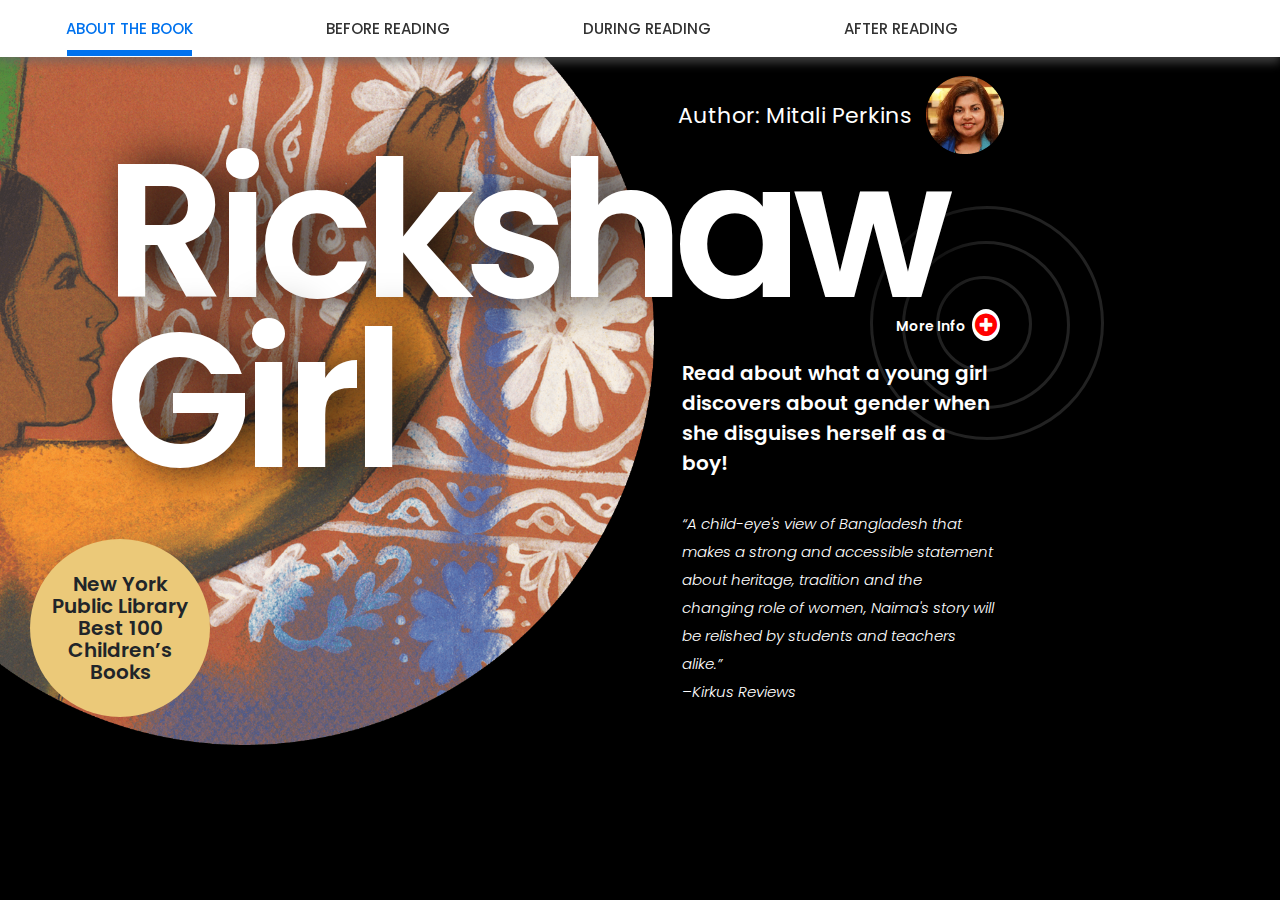
==== index.html @ d1744f89 "<u> tag updated to <em> tag" ====
<!doctype html>
<html lang="en">

<head>
    <meta charset="UTF-8">
    <meta name="viewport" content="width=device-width, initial-scale=1.0">
    <meta http-equiv="X-UA-Compatible" content="ie=edge">
    <title>Rickshaw Girl by Mitali Perkins</title>

    <!--<link rel="stylesheet" href="assets/jslib/jquery_ui_1.12.1/jquery_ui_1.12.1.min.css">-->
    <link rel="stylesheet" href="https://cdnjs.cloudflare.com/ajax/libs/font-awesome/4.7.0/css/font-awesome.min.css">
    <link rel="stylesheet" href="https://use.fontawesome.com/releases/v5.6.3/css/all.css"
        integrity="sha384-UHRtZLI+pbxtHCWp1t77Bi1L4ZtiqrqD80Kn4Z8NTSRyMA2Fd33n5dQ8lWUE00s/" crossorigin="anonymous">
    <link rel="stylesheet" href="assets/css/bootstrap.css">
    <link rel="stylesheet" href="assets/css/fonts-new.css">
    <link rel="stylesheet" href="assets/css/reset.css">
    <link rel="stylesheet" href="assets/css/styles.css">
    <link rel="stylesheet" href="assets/css/device.css">

    <script src="assets/json/main.json"></script>
    <script src="assets/jslib/jquery_3.1.1/jquery_3.1.1.min.js"></script>
    <script src="assets/jslib/jquery_ui_1.12.1/jquery_ui_1.12.1.js"></script>
    <script src="assets/jslib/jquery-ui-touch/jquery.ui.touch.js"></script>
</head>

<body class="black">
    <div class="container-fs bb fixed-head-bar annimmenu">
        <div class="container-mxw">
            <nav class="topMenuBar2">
                <ul class="menu d-flex">
                    <li class="flex-fill">
                        <a href="#" id="tablinkaboutthebook" class="link-tab uppercase active "
                            data-tabid="slide-aboutthebook" slideNumber="1" role="button" aria-selected="true"
                            aria-controls="slide-aboutthebook">About The Book</a>
                    </li>
                    <li class="flex-fill">
                        <a href="#" id="tablinkbeforereading" class="link-tab uppercase inactive"
                            data-tabid="slide-beforereading" slideNumber="2" role="tab" aria-selected="false"
                            aria-controls="slide-beforereading">Before Reading</a>
                    </li>
                    <li class="flex-fill">
                        <a href="#" id="tablinkduringreading" class="link-tab uppercase inactive"
                            data-tabid="slide-duringreading" slideNumber="3" role="tab" aria-selected="false"
                            aria-controls="slide-duringreading">During Reading</a>
                    </li>
                    <li class="flex-fill">
                        <a href="#" id="tablinkafterreading" class="link-tab uppercase inactive"
                            data-tabid="slide-afterreading" slideNumber="4" role="tab" aria-selected="false"
                            aria-controls="slide-afterreading">After Reading</a>
                    </li>
                </ul>
            </nav>
            <nav class="top-mobile-menu-button homescreen">
                <button id="mobileMenuButton" role="button" aria-expanded="false"></button>
                <div class="nav-title disnone">
                    <h1>About The Book</h1>
                </div>
                <div class="mobile-menu disnone" aria-hidden="true">
                    <div class="mobile-menu-overlay"></div>
                    <div class="mobile-menu-wrap">
                        <div class="mobile-menu-container">
                            <ul class="top-menu">
                                <li class="top-menu-item active">
                                    <a href="#" id="tablinkaboutthebook" class="link-tab uppercase active"
                                        data-tabid="slide-aboutthebook" slideNumber="1" role="tab" aria-selected="true"
                                        aria-controls="slide-aboutthebook">About The Book</a>

                                </li>
                                <li aria-hidden="true" class="top-menu-item-sep">
                                    <hr>
                                </li>
                                <li class="top-menu-item">
                                    <a href="#" id="tablinkbeforereading" class="link-tab dlink uppercase inactive"
                                        data-tabid="slide-beforereading" slideNumber="2" role="tab"
                                        aria-selected="false" aria-controls="slide-beforereading">Before Reading</a>
                                    <ul class="sub-menu" role="menu">
                                        <li role="none"><a role="menuitem" panelregion="br" panelid="br-link1panel"
                                                refid="scrollTop_s2_1" href="#scrollTop_s2_1" class="active">Hooks</a>
                                        </li>
                                        <li role="none"><a role="menuitem" panelregion="br" panelid="br-link2panel"
                                                refid="scrollTop_s2_2" href="#scrollTop_s2_2">Introduce the Big
                                                Question</a>
                                        </li>
                                        <li role="none"><a role="menuitem" panelregion="br" panelid="br-link3panel"
                                                refid="scrollTop_s2_3" href="#scrollTop_s2_3">Mirrors & Windows</a></li>
                                        <li role="none"><a role="menuitem" panelregion="br" panelid="br-link4panel"
                                                refid="scrollTop_s2_4" href="#scrollTop_s2_4">Author's Craft</a></li>
                                    </ul>
                                </li>
                                <li aria-hidden="true" class="top-menu-item-sep">
                                    <hr>
                                </li>
                                <li class="top-menu-item">
                                    <a href="#" id="tablinkduringreading" class="link-tab dlink uppercase inactive"
                                        data-tabid="slide-duringreading" slideNumber="3" role="tab"
                                        aria-selected="false" aria-controls="slide-duringreading">During Reading</a>
                                    <ul class="sub-menu" role="menu">
                                        <li role="none"><a role="menuitem" panelregion="dr" panelid="dr-link1panel"
                                                refid="scrollTop_s3_1" href="#scrollTop_s3_1" class="active">Chapters
                                                1-3</a></li>
                                        <li role="none"><a role="menuitem" panelregion="dr" panelid="dr-link2panel"
                                                refid="scrollTop_s3_2" href="#scrollTop_s3_2">Chapters 4 - 8</a></li>
                                        <li role="none"><a role="menuitem" panelregion="dr" panelid="dr-link3panel"
                                                refid="scrollTop_s3_3" href="#scrollTop_s3_3">Chapters 9 - 13</a></li>
                                    </ul>
                                </li>
                                <li aria-hidden="true" class="top-menu-item-sep">
                                    <hr>
                                </li>
                                <li class="top-menu-item">
                                    <a href="#" id="tablinkafterreading" class="link-tab dlink uppercase inactive"
                                        data-tabid="slide-afterreading" slideNumber="4" role="tab" aria-selected="false"
                                        aria-controls="slide-afterreading">After Reading</a>
                                    <ul class="sub-menu" role="menu">
                                        <li role="none"><a role="menuitem" panelregion="ar" panelid="ar-link1panel"
                                                refid="scrollTop_s4_1" href="#scrollTop_s4_1" class="active">Reflect on
                                                the
                                                Big
                                                Questions</a></li>
                                        <li role="none"><a role="menuitem" panelregion="ar" panelid="ar-link2panel"
                                                refid="scrollTop_s4_2" href="#scrollTop_s4_2">Mirrors & Windows</a></li>
                                        <li role="none"><a role="menuitem" panelregion="ar" panelid="ar-link3panel"
                                                refid="scrollTop_s4_3" href="#scrollTop_s4_3">Project-Based Learning</a>
                                        </li>
                                        <li role="none"><a role="menuitem" panelregion="ar" panelid="ar-link4panel"
                                                refid="scrollTop_s4_4" href="#scrollTop_s4_4">Share & Celebrate</a></li>
                                    </ul>
                                </li>
                            </ul>
                        </div>
                    </div>
                </div>
            </nav>
        </div>
    </div>
    <div id="slide-aboutthebook" class="container-fs slide slide-aboutthebook active annim-fade">
        <div class="container-mxw rikshaw-girl-bg annim-bg-image">
            <div class="orbitdiv">
                <div class="orbit1 annim-orbit1"></div>
                <div class="orbit2 annim-orbit2"></div>
                <div class="orbit3 annim-orbit3"></div>
                <button class="moreInfo" role="button" tabindex="0">
                    <a class="linkmoreinfo">More Info</a>
                    <i class="fa fa-plus-circle moreinfoicon" aria-hidden="true"></i>
                </button>
            </div>
            <div class="rikshaw-girl-text">
                <h1 tabindex="-1" class="main-heading annim-text-slide">Rickshaw <br>Girl</h1>
            </div>
            
            <div class="author-container">
                <div class="author-wrap">
                    <span class="image">
                        <img src="assets/images/SN23_TB45_LIT_R2611001_8bit.png" style="width:78px;"
                            alt="Author: Mitali Perkins" aria-hidden="true">
                    </span>
                    <span class="text">Author: Mitali Perkins</span>
                </div>
            </div>
            <div class="moreInfo-container">
                <div class="moreInfo-wrapper">
                    <div class="moreInfo-rightpan">
                        <div class="orbitdiv-button">
                            <button class="moreInfo" role="button" tabindex="0">
                                <a class="linkmoreinfo">More Info</a>
                                <i class="fa fa-plus-circle moreinfoicon" aria-hidden="true"></i>
                            </button>
                        </div>
                        <div class="moreInfo-additionaltxt">
                            <p class="title">
                                Read about what a young girl discovers about gender when she disguises herself as a boy!
                            </p>
                            <blockquote>
                                “A child-eye's view of Bangladesh that makes a strong and accessible statement about
                                heritage, tradition and the changing role of women, Naima's story will be relished by
                                students and teachers alike.”
                                <br>
                                –Kirkus Reviews
                            </blockquote>
                        </div>
                    </div>
                </div>
            </div>
            <div class="award-circle-wrap">
                <div class="award-circle">
                    <p class="award-text">New York Public Library Best 100 Children’s Books</p>
                </div>
            </div>
        </div>
    </div>
    <div id="slide-beforereading" class="container-fs slide slide-beforereading inactive" aria-hidden="true">
        <div class="container-mxw">
            <div class="left-side-bar">
                <div class="side-nav br">
                    <div class="side-nav-circle br"></div>
                    <nav>
                        <ul role="menu">
                            <li role="none"><a role="menuitem" panelregion="br" panelid="br-link1panel"
                                    refid="scrollTop_s2_1" href="#scrollTop_s2_1" class="active">Hooks</a></li>
                            <li role="none"><a role="menuitem" panelregion="br" panelid="br-link2panel"
                                    refid="scrollTop_s2_2" href="#scrollTop_s2_2">Introduce the Big Question</a></li>
                            <li role="none"><a role="menuitem" panelregion="br" panelid="br-link3panel"
                                    refid="scrollTop_s2_3" href="#scrollTop_s2_3">Mirrors & Windows</a></li>
                            <li role="none"><a role="menuitem" panelregion="br" panelid="br-link4panel"
                                    refid="scrollTop_s2_4" href="#scrollTop_s2_4">Author's Craft</a></li>
                        </ul>
                    </nav>
                </div>

            </div>
            <div class="content-panel br br-link1panel active">
                <div class="text-content">
                    <h2 tabindex="-1" id="scrollTop_s2_1">Hooks</h2>
                    <p>Before introducing the Big Question, explore the online links below to build background and
                        engagement for the novel. Preview all links and content before sharing with students.</p>
                    <div class="row">
                        <div class="col-xl-6 col-lg-6 col-md-6">
                            <p class="blue-heading"><span class="playicon"><i class="fa fa-play"></i></span><a
                                    target="_blank" href="https://www.youtube.com/watch?v=rDYdeq3JW_E">Life in
                                    Bangladesh<br> Bangladesh: Raw Beauty</a></p>
                            <p><span aria-hidden="true">(length: 4:41)</span><span class="sr-only">(length: 4 colon
                                    41)</span></p>
                            <p><i><span class="bold">Ask:</span> Where have you gone that is most different from your
                                    home?</i></p>
                        </div>
                        <div class="col-xl-6 col-lg-6 col-md-6">
                            <p class="blue-heading"><span class="playicon"><i class="fa fa-play"></i></span><a
                                    target="_blank" href="https://www.youtube.com/watch?v=1DxH5rqKF9I">Gender Roles
                                    <br>Scene from Black-ish</a></p>
                            <p><span aria-hidden="true">(time code: 1:42-2:17)</span><span class="sr-only">(time code: 1
                                    colon 42 - 2 colon 17)</span></p>
                            <p>Share this scene from the popular sitcom to illustrate how sons and daughters can be
                                treated
                                differently in a family.</p>
                            <p><i><span class="bold">Ask:</span> Have you experienced a “double standard” based on your
                                    gender?</i></p>
                        </div>
                    </div>
                    <p class="last-p">&nbsp;</p>
                </div>
            </div>
            <div class="content-panel br br-link2panel inactive">
                <div class="text-content">
                    <h2 id="scrollTop_s2_2">Introduce the Big Question</h2>
                    <h3>How might you challenge expectations?</h3>
                    <p>Write the Big Question on the board and discuss what it means to “challenge expectations.” Share
                        a personal experience of when you challenged someone’s expectations. Use the following prompts
                        and sentence starters to explore the Big Question with your students.</p>
                    <ul class="small-bullet">
                        <li>Tell about an expectation that your family or friends have for you.</li>
                        <li>What does it mean to challenge expectations?</li>
                    </ul>
                    <p>Encourage your students to use the following sentence frame in their journals:</p>
                    <p>I once challenged the expectations of my family when I <span class="sr-only">fill in the blank
                            lines</span> <span class="solidl">________________</span> .</p>
                    <p class="last-p">&nbsp;</p>
                </div>
            </div>
            <div class="content-panel br br-link3panel inactive">
                <div class="text-content">
                    <h2 id="scrollTop_s2_3">Mirrors & Windows</h2>
                    <h3>Four Corners</h3>
                    <button class="blue-button mb20 activitySupport actbtnFixed" popupref="popup-br-3">Activity
                        Support</button>
                    <p>Use the activity below to help students understand where they stand on gender issues.</p>
                    <p> Display four signs in each corner of the classroom: <span class="bold">STRONGLY AGREE, AGREE,
                            DISAGREE,
                            STRONGLY DISAGREE</span></p>
                    <p>Tell students that you are going to read some statements about gender. After you read
                        each statement, have students move to the part of the room that reflects their opinion of the
                        statement. Invite students to share why they agree or disagree.</p>
                    <p><span class="bold">Statements:</span></p>
                    <ul class="small-bullet">
                        <li>Most parents have different expectations for girls and boys.</li>
                        <li>Boys shouldn’t cry.</li>
                        <li>Girls and boys should be taught differently.</li>
                        <li>There are some jobs that girls can’t do.</li>
                    </ul>
                    <p>Tell students that the statements they responded to are examples of gender bias. Ask students
                        to write a definition of gender bias based on what they learned from the activity. Then, provide
                        this
                        definition: Gender bias is behavior that shows a favoritism of one gender over another.</p>
                    <h3>Write About It!</h3>
                    <p><span class="bold">Journal</span> Display the sentence frame below and have students write about
                        their experiences.</p>
                    <p>Because of my gender, people expect me to (be) <span class="sr-only">fill in the blank
                            lines</span><span class="solidl">___________</span> . But, actually I (am) <span
                            class="sr-only">fill in the blank lines</span><span class="solidl">___________</span> .</p>
                    <p>After students have finished writing, have them share with a partner what they wrote.</p>
                    <p class="last-p">&nbsp;</p>
                </div>
            </div>
            <div class="content-panel br br-link4panel inactive">
                <div class="text-content">
                    <h2 id="scrollTop_s2_4">Author’s Craft</h2>
                    <h3>Words from Another Language</h3>
                    <p>Remind students that Rickshaw Girl takes place in Bangladesh and that Bangla is the official
                        language of Bangladesh. Then, point out some of the Bangla words that appear italicized
                        throughout the novel and ask: <i>Why would an author use words from another language in a
                            story?</i></p>
                    <p>Highlight these key ideas:</p>
                    <ul class="small-bullet">
                        <li>The words are unique to the culture of Bangladesh.</li>
                        <li>There isn’t an equivalent translation in English.</li>
                        <li>The words help ground the story to the setting.</li>
                        <li>The words lend authenticity to the story.</li>
                    </ul>
                    <p>Tell students that as they come across these words, they should use context clues or the
                        <i>Glossary of Bangla Words</i> at the end of the book to determine the meanings.
                    </p>
                    <h3>Shades of Meaning</h3>
                    <p>In Rickshaw Girl, the author incorporates a wide array of adverbs
                        to convey tone and
                        intensity
                        of actions. Encourage students to explore adverbs in the following activity that springs from
                        adverbs that appear in the book.</p>
                    <p>Write the words: <i>fiercely, gently, firmly, delicately</i> on the board. In their journals have
                        students draw a graphic as shown here and put the words in order from least intense to most
                        intense. Encourage students to discuss the nuances of meaning with each word.</p>

                    <table class="intensetable" style="width: 100%;">
                        <tbody>
                            <tr>
                                <td>Least intense</td>
                                <td></td>
                            </tr>
                            <tr>
                                <td>
                                    <div class="intenseImgDiv">
                                        <div class="intenseband delicately"><span class="bold">delicately</span></div>
                                        <div class="intenseband gently"><span class="bold">gently</span></div>
                                        <div class="intenseband firmly"><span class="bold">firmly</span></div>
                                        <div class="intenseband fiercely"><span class="bold">fiercely</span></div>
                                    </div>
                                </td>
                                <td style="width: 80px;">
                                    <img alt="arrow indicating least intense to gently"
                                        src='assets/images/table_arrow_img.png' class="arrowImg" />
                                </td>
                            </tr>
                            <tr>
                                <td>Most intense</td>
                                <td></td>
                            </tr>
                        </tbody>
                    </table>
                    <p>&nbsp;</p>

                    <p>Then, have students complete the sentence frame with one of the words and
                        tell how it affects the meaning.</p>
                    <p>The wind was blowing <span class="sr-only">fill in the blank lines</span><span
                            class="solidl">_________</span> through the open window.</p>
                    <p class="last-p">&nbsp;</p>
                </div>
            </div>
            <div class="side-disclamer">
                <p class="bold">Disclaimer</p>
                <p>By clicking the highlighted text, you will be leaving the Savvas NOW Program
                    to enter into an external website that may contain content or…<a href="javascript:void(0);"
                        class="link-learmore">Learn More</a></p>
            </div>
        </div>
    </div>
    <div id="slide-duringreading" class="container-fs slide slide-duringreading inactive" aria-hidden="true">
        <div class="container-mxw">
            <div class="left-side-bar">
                <div class="side-nav dr">
                    <div class="side-nav-circle dr"></div>
                    <nav>
                        <ul role="menu">
                            <li role="none"><a role="menuitem" panelregion="dr" panelid="dr-link1panel"
                                    refid="scrollTop_s3_1" href="#scrollTop_s3_1" class="active decolor">Chapters 1-3</a>
                            </li>
                            <li role="none"><a role="menuitem" panelregion="dr" panelid="dr-link2panel"
                                    refid="scrollTop_s3_2" href="#scrollTop_s3_2" class="decolor">Chapters 4-8</a>
                            </li>
                            <li role="none"><a role="menuitem" panelregion="dr" panelid="dr-link3panel"
                                    refid="scrollTop_s3_3" href="#scrollTop_s3_3" class="decolor">Chapters 9-13</a>
                            </li>
                        </ul>
                    </nav>
                </div>
            </div>
            <div class="content-panel dr dr-link1panel active">
                <div class="text-content">


                    <h2 id="scrollTop_s3_1">Summary</h2>
                    <p>Naima is a ten-year-old girl who lives with her parents and younger sisters in a village in
                        Bangladesh. She loves painting beautiful designs called alpanas, but badly wishes she could help
                        earn money for the family by helping her father drive his rickshaw, which is forbidden for
                        girls.
                        She secretly meets with her friend, Saleem, who gives her the idea that she can drive the
                        rickshaw
                        if she disguises herself as a boy.</p>

                    <h2 tabindex="-1" id="scrollTop_s3_1">Hooks</h2>
                    <p>Share the link to the instructional video about gender roles and stereotypes. Have students use
                        what they learn to discuss Naima’s conflict in the novel.</p>
                    <p class="blue-heading"><span class="playicon"><i class="fa fa-play"></i></span><a target="_blank"
                            href="https://www.youtube.com/watch?v=Ulh0DnFUGsk">Gender Roles and Stereotypes</a></p>
                    <p>(length: 1:17)</p>
                    <p><span class="bold">Ask:</span> Where do most people get their ideas about gender?</p>

                    <h2 id="scrollTop_s3_1">Mirrors & Windows</h2>
                    <p>Have students share their thoughts about the “double standard” that Naima experiences with
                        Saleem.
                        Use the prompts and questions below to help students explore the topic.</p>
                    <ul class="small-bullet">
                        <li>Explain what Saleem means when he says, “That’s just the way it is.”</li>
                        <li>Tell about a time when you were told by a friend or classmate that you couldn’t do something
                            because of your gender.</li>
                        <li>Where do we get many of our ideas about gender roles?</li>
                    </ul>
                    <p><span class="bold">Journal</span> Tell about a rule or policy that unfairly only applies to one
                        gender. Why is this a double standard?</p>
                    <h2>Flexible Group Activities</h2>
                    <p>To maximize student performance, use flexible grouping options that best meet your instructional
                        goals and your students’ needs.</p>
                    <div class="row">
                        <div class="col-xl-4 col-lg-4 col-md-4">
                            <div class="card">
                                <div class="card-body">
                                    <h3>Gender Switch</h3>
                                    <p>Prompt students to think about and discuss how the story would change if Naima
                                        were a boy.</p>
                                </div>
                            </div>
                        </div>
                        <div class="col-xl-4 col-lg-4 col-md-4">
                            <div class="card">
                                <div class="card-body">
                                    <h3>Journal Share</h3>
                                    <p>Have students share their experiences of one gender being treated differently
                                        from another.
                                    </p>
                                </div>
                            </div>
                        </div>
                        <div class="col-xl-4 col-lg-4 col-md-4">
                            <div class="card">
                                <div class="card-body">
                                    <h3>Unlock a Key Sentence</h3>
                                    <p>Display and read aloud the following key sentence from Rickshaw Girl:</p>
                                    <p><span class="bold">“If only <i>one</i> of our girls had been a boy!”</span></p>
                                    <p>Guide students in unlocking the layers of meaning conveyed in the sentence using
                                        the protocol included in the Activity Support.</p>
                                    <button class="blue-button mb20 activitySupport" popupref="popup-dr-1">Activity
                                        Support</button>
                                </div>
                            </div>
                        </div>
                    </div>
                    <p class="last-p">&nbsp;</p>
                </div>
            </div>
            <div class="content-panel dr dr-link2panel inactive">
                <div class="text-content">


                    <h2 id="scrollTop_s3_1">Summary</h2>
                    <p>Naima tries to drive the rickshaw and crashes it! It still works, but it is slower, making it
                        harder for her father to earn money. Her parents discuss having to sell her mother’s gold bangle
                        to
                        repair the rickshaw.</p>

                    <h2 id="scrollTop_s3_2">Hooks</h2>
                    <p> Display the article "10 Tips to Help Dads and Daughters Stay Close." Discuss how the information
                        relates to Naima and her father.</p>
                    <!--<p class="blue-heading"><span class="playicon"><i class="fa fa-eye"></i></span><a target="_blank"
                            href="https://childmind.org/article/10-tips-help-dads-daughters-stay-close/">10 Tips to Help
                            Dads and Daughters Stay Close</a></p>-->
                    <p><span class="bold">To locate the article,</span> copy and paste the URL into your
                        browser:<br>https://childmind.org/article/10-tips-help-dads-daughters-stay-close/</p>
                    <p>This article offers advice to fathers and daughters on how to build and keep strong bonds.</p>
                    <p><span class="bold">Ask:</span> Which of these tips reminds you of something you see in Naima’s
                        relationship with her
                        father?</p>

                    <h2 id="scrollTop_s3_1">Mirrors & Windows</h2>
                    <p>After students have read Chapters 4–8, have them reflect on and share their thoughts on how
                        Naima’s
                        parents and community promote gender bias.</p>
                    <ul class="small-bullet">
                        <li>Compare and contrast how Naima’s mother and father react when she crashes the rickshaw.</li>
                        <li>Tell about a time when you disobeyed your parents. Use the sentence frame:
                            This reminds me of when I <span class="sr-only">fill in the blank lines</span><span
                                class="solidl">_________</span> .</li>
                        <li>What role do parents play in determining the types of careers we choose?</li>
                    </ul>
                    <p><span class="bold">Journal</span> Write a letter to Naima’s parents, convincing them to let her
                        drive the
                        Rickshaw.</p>
                    <h2>Flexible Group Activities</h2>
                    <p>To maximize student performance, use flexible grouping options that best meet your instructional
                        goals and your students’ needs.</p>
                    <div class="row">
                        <div class="col-xl-4 col-lg-4 col-md-4">
                            <div class="card">
                                <div class="card-body">
                                    <h3>Setting Switch</h3>
                                    <p>Prompt students to think about how the story would change if it took place in
                                        another
                                        setting.</p>
                                    <button class="blue-button mb20 activitySupport" popupref="popup-dr-21">Activity
                                        Support</button>
                                </div>
                            </div>
                        </div>
                        <div class="col-xl-4 col-lg-4 col-md-4">
                            <div class="card">
                                <div class="card-body">
                                    <h3>Journal Share</h3>
                                    <p>Have students share their letters and make a list of ideas to convince Naima’s
                                        parents.</p>
                                </div>
                            </div>
                        </div>
                        <div class="col-xl-4 col-lg-4 col-md-4">
                            <div class="card">
                                <div class="card-body">
                                    <h3>Author’s Craft: Word Sort</h3>
                                    <p>Have students work in groups or pairs to complete a word sort activity followed
                                        by a
                                        discussion of the author’s use of adverbs to convey emotion and describe vivid
                                        details. Directions are included in Activity Support.</p>
                                    <button class="blue-button mb20 activitySupport" popupref="popup-dr-22">Activity
                                        Support</button>
                                </div>
                            </div>
                        </div>
                    </div>

                    <p class="last-p">&nbsp;</p>
                </div>
            </div>
            <div class="content-panel dr dr-link3panel inactive">
                <div class="text-content">


                    <h2 id="scrollTop_s3_1">Summary</h2>
                    <p>Disguised as a boy, Naima goes to the repair shop and finds that it is run by a woman. Impressed
                        with Naima’s alpanas, the woman offers to fix the rickshaw in exchange for letting Naima come to
                        her shop to learn the trade. Her proud father takes Naima home where her mother welcomes her
                        warmly, commenting that times really are changing.</p>
                    <h2 tabindex="-1" id="scrollTop_s3_3">Hooks</h2>
                    <p>Display this infographic from the United Nations with statistics about the female workforce
                        around
                        the world.</p>
                    <!--<p class="blue-heading"><span class="playicon"><i class="fa fa-eye"></i></span><a target="_blank"
                            href="https://unstats.un.org/unsd/gender/downloads/Ch4_Work_info.pdf">The World’s Women:
                            Work</a></p>-->
                    <p><span class="bold">To locate the infographic,</span> copy and paste the URL into your
                        browser:<br>https://unstats.un.org/unsd/gender/downloads/Ch4_Work_info.pdf</p>
                    <p><span class="bold">Ask:</span> Why do you think women around the world earn less money than
                        men?</p>

                    <h2 id="scrollTop_s3_1">Mirrors & Windows</h2>
                    <p>Have students share their thoughts on the obstacles that women face to work outside the home. Use
                        the prompts and questions below to help students explore the topic.</p>
                    <ul class="small-bullet">
                        <li>What does Naima see on television when she is in the market that gives her hope for girls
                            like
                            her?</li>
                        <li>Tell what you could do if you disguised yourself as the opposite gender.</li>
                        <li>What role do communities play in promoting gender equality?</li>
                    </ul>
                    <p><span class="bold">Journal</span> How does the rickshaw repairwoman exceed Naima’s expectations
                        for what girls can do?</p>
                    <h2>Flexible Group Activities</h2>
                    <p> To maximize student performance, use flexible grouping options that best meet your instructional
                        goals and your students’ needs.</p>

                    <div class="row">
                        <div class="col-xl-4 col-lg-4 col-md-4">
                            <div class="card">
                                <div class="card-body">
                                    <h3>Read-Pause-Bookmark</h3>
                                    <p>Have students reread chapter ten and highlight or use sticky notes to bookmark
                                        two to three
                                        examples from the text that demonstrate how girls are treated differently from
                                        boys. Then
                                        have students share and discuss with a partner or in groups.</p>
                                </div>
                            </div>
                        </div>
                        <div class="col-xl-4 col-lg-4 col-md-4">
                            <div class="card">
                                <div class="card-body">
                                    <h3>Journal Share</h3>
                                    <p>Have students share their journal responses and tell how the rickshaw woman
                                        inspires Naima.</p>
                                </div>
                            </div>
                        </div>
                        <div class="col-xl-4 col-lg-4 col-md-4">
                            <div class="card">
                                <div class="card-body">
                                    <h3>Author’s Craft: Loan Words</h3>
                                    <p>Have students work in pairs or small groups to research and identify words from
                                        other
                                        languages, called “loan words”, that are now part of the English language.
                                        Directions are
                                        included in Activity Support.</p>
                                    <button class="blue-button mb20 activitySupport" popupref="popup-dr-3">Activity
                                        Support</button>
                                </div>
                            </div>
                        </div>
                    </div>
                    <p class="last-p">&nbsp;</p>
                </div>
            </div>
            <div class="side-disclamer">
                <p class="bold">Disclaimer</p>
                <p>By clicking the highlighted text, you will be leaving the Savvas NOW Program
                    to enter into an external website that may contain content or…<a href="javascript:void(0);"
                        class="link-learmore">Learn More</a></p>
            </div>
        </div>
    </div>
    <div id="slide-afterreading" class="container-fs slide slide-afterreading inactive" aria-hidden="true">
        <div class="container-mxw">
            <div class="left-side-bar">
                <div class="side-nav ar">
                    <div class="side-nav-circle ar"></div>
                    <nav>
                        <ul role="menu">
                            <li role="none"><a role="menuitem" panelregion="ar" panelid="ar-link1panel"
                                    refid="scrollTop_s4_1" href="#scrollTop_s4_1" class="active nrcolor">Reflect on the
                                    Big
                                    Questions</a></li>
                            <li role="none"><a role="menuitem" panelregion="ar" panelid="ar-link2panel"
                                    refid="scrollTop_s4_2" href="#scrollTop_s4_2" class="nrcolor">Mirrors & Windows</a>
                            </li>
                            <li role="none"><a role="menuitem" panelregion="ar" panelid="ar-link3panel"
                                    refid="scrollTop_s4_3" href="#scrollTop_s4_3" class="nrcolor">Project-Based
                                    Learning</a></li>
                            <li role="none"><a role="menuitem" panelregion="ar" panelid="ar-link4panel"
                                    refid="scrollTop_s4_4" href="#scrollTop_s4_4" class="nrcolor">Share & Celebrate</a>
                            </li>
                        </ul>
                </div>
            </div>
            <div class="content-panel ar ar-link1panel active">
                <div class="text-content">
                    <h2 tabindex="-1" id="scrollTop_s4_1">Reflect on the Big Questions</h2>
                    <h3>How might you challenge expectations?</h3>
                    <p>On the board, write what Naima’s mother says at the end of the story: “Times are certainly
                        changing.” Have students explore why she says this and what it has to do with expectations.
                        Prompt students with:</p>

                    <ul class="small-bullet">
                        <li>How did Naima exceed her mother’s expectations?</li>
                        <li>Tell about an experience in your life that made you think that “times are changing.”</li>
                        <li>How are opportunities for women today different from the opportunities your mother or
                            grandmothers had?</li>
                    </ul>
                    <p>After discussing the quote and big question, underline the adverb “certainly” and ask
                        students to think about how this word affects the meaning and emotion conveyed in the quote.</p>
                    <p><i>Times are <em>certainly</em> changing.</i></p>
                    <P> Then have students write a new sentence in their journals by replacing the adverb “certainly”
                        with an adverb that reflects their beliefs about our times.</P>
                    <p class="last-p">&nbsp;</p>
                </div>
            </div>
            <div class="content-panel ar ar-link2panel inactive">
                <div class="text-content">
                    <h2 id="scrollTop_s4_2">Mirrors & Windows</h2>
                    <h3>Gender Expectations</h3>
                    <p>After students have finished reading the novel, have them reflect on how Naima challenges the
                        attitudes and expectations of her friend, her parents, and her community.</p>

                    <ul class="small-bullet">
                        <li>Do you think that Saleem will still say, “That’s just the way it is” after what Naima has
                            accomplished? </li>
                        <li>How did Naima change the attitudes of her parents?</li>
                        <li>Why is it important for communities to support women who work outside the home?</li>
                    </ul>
                    <p><span class="bold">Journal</span> How has your understanding of gender expectations changed after
                        reading this
                        novel?</P>
                    <p class="last-p">&nbsp;</p>
                </div>
            </div>
            <div class="content-panel ar ar-link3panel inactive">
                <div class="text-content">
                    <h2 id="scrollTop_s4_3">Project-Based Learning</h2>
                    <h3>How might you challenge expectations?</h3>
                    <p>Have student pairs choose one of the project ideas below. Allow students to choose other project
                        ideas as long as the project addresses the Big Question. Then, distribute the
                        <span class="bold">Project Template</span> and <span class="bold">Project Rubric</span> to
                        students.
                    </p>

                    <div class="row">
                        <div class="col-xl-4 col-lg-4 col-md-4">
                            <div class="card">
                                <div class="card-body">
                                    <h4>Project-Based Learning Ideas</h4>
                                    <ul class="small-bullet">
                                        <li><span class="bold">News Article</span> about Naima’s determination to work.
                                        </li>
                                        <li><span class="bold">Interview</span> Naima’s parents about their daughter’s
                                            bravery.</li>
                                        <li><span class="bold">Alpanas Art Exhibit</span> Create alpanas that symbolize
                                            gender equality.
                                        </li>
                                    </ul>
                                </div>
                            </div>
                        </div>
                        <div class="col-xl-4 col-lg-4 col-md-4">
                            <div class="card">
                                <div class="card-body">
                                    <h4>Project Template</h4>
                                    <p>Have students fill out the project template. Assist students in finding resources
                                        to guide their project. The <span class="bold">Project Template</span> is
                                        available to download or assign from the Savvas Now Table of Contents on Savvas
                                        Realize.</p>
                                    <button class="blue-button mb20 activitySupport" popupref="popup-ar-31">Project
                                        Template</button>

                                </div>
                            </div>
                        </div>
                        <div class="col-xl-4 col-lg-4 col-md-4">
                            <div class="card">
                                <div class="card-body">
                                    <h4>Project Rubric</h4>

                                    <p>Review the 4-Point rubric with students. Discuss each category with students. The
                                        <span class="bold">Project Rubric</span> is available to download or assign from
                                        the Savvas Now Table of Contents on Savvas Realize.
                                    </p>
                                    <button class="blue-button mb20 activitySupport" popupref="popup-ar-32">Project
                                        Rubric</button>
                                </div>
                            </div>
                        </div>
                    </div>
                    <p class="last-p">&nbsp;</p>
                </div>
            </div>
            <div class="content-panel ar ar-link4panel inactive">
                <div class="text-content">
                    <h2 id="scrollTop_s4_4">Share & Celebrate</h2>
                    <h3>Preparing to Present</h3>
                    <p>Provide time for student pairs to practice their presentations, reminding students that each
                        partner should have a significant role in presenting their project. Partners should work
                        collaboratively and follow agreed upon rules, norms, and protocols. Review the 4-Point
                        Rubric
                        with students so they understand how they will be assessed.</p>
                    <p>Explain that students can strengthen their presentations by incorporating different types of
                        media, such as photographs, drawings, and videos. Model how to present orally.</p>

                    <ul class="small-bullet">
                        <li>When I present, I make eye contact with the audience. I don’t keep my eyes
                            down.
                        </li>
                        <li>As I speak, I make sure everyone in the room can hear what I am saying.</li>
                        <li>I pronounce each of my words clearly and correctly.</li>
                        <li>I do not rush through my presentation, but speak clearly and at a natural pace.</li>
                    </ul>

                    <p class="last-p">&nbsp;</p>
                </div>
            </div>
        </div>
    </div>
    <div class="container-fs-popup aboutauthor disnone" aria-hidden="true">
        <div class="row popup-main-row">
            <div class="col-2 popup-concave-col">
            </div>
            <div class="col-10 popup-content-col">
                <div class="popup-content-scroller">
                    <div class="row">
                        <div class="col-lg-4 col-md-5 col-sm-12">
                            <div class="aboutBookCover-wrap">
                                <img tabindex="-1" class="aboutBookCover" src="assets/images/RikshawGirlBookCover.png"
                                    alt="Rickshaw Girl">
                            </div>
                            <div class="aboutBook flex-column">
                                <p><span class="bold">Title:</span> Rickshaw Girl</p>
                                <p><span class="bold">Author:</span> Mitali Perkins</p>
                                <p><span class="bold">Illustrator:</span> Jamie Hogan</p>
                                <p><span class="bold">Genre:</span> Realistic Fiction</p>
                                <p><span class="bold">Lexile:</span> 730 </p>
                                <p><span class="bold">Page Count:</span> 96<br></p>
                                <p><span class="bold">Publisher</span> Charlesbridge<br></p>
                                <p><span class="bold">Copyright:</span> 2007</p>
                                <p>&nbsp;</p>
                                <p>
                                    <span class="bold">Text Also Includes:</span>
                                    <ul class="morePageUl">
                                        <li class="moreli">A Glossary of Bangla Words</li>
                                        <li class="moreli">Author’s Note</li>
                                    </ul>
                                </p>
                            </div>
                        </div>
                        <div class="col-lg-8 col-md-7 col-sm-12">
                            <div class="aboutBookContent">
                                <h2 tabindex="-1" class="aboutauthorHeader">Plot Overview</h2>
                                <p>
                                    Naima is a ten-year-old girl from Bangladesh who desperately wants to help her
                                    struggling
                                    family pay their bills. She is a talented artist; however, there are few
                                    opportunities
                                    for
                                    girls or women
                                    to earn money in her village. <i>If only I had been born a boy</i>, she thought.
                                </p>
                                <p>
                                    Naima decides to disguise
                                    herself as a boy and use her father’s rickshaw to earn more money. However, before
                                    she
                                    can
                                    carry out her
                                    plan, she accidently crashes the rickshaw. Now the family must figure out how to pay
                                    for
                                    the
                                    repairs to
                                    the rickshaw.
                                </p>
                                <p>Determined to make things right, Naima goes to the market dressed as a boy in search
                                    of
                                    the
                                    rickshaw repairman, hoping that <i>he</i> might need a helper. To her surprise the
                                    rickshaw
                                    repairman is a
                                    woman. After learning that Naima is a girl, the rickshaw repairwoman hires her to
                                    paint
                                    <i>alpanas</i> —a job
                                    that <i>only</i> girls do. In the end, Naima realizes that <i>it’s a good thing she
                                        turned
                                        out to be a girl.</i>
                                </p>
                                <h2 tabindex="-1" class="aboutauthorHeader">Theme Overview </h2>
                                <p>
                                    <span class="bold">Gender Roles</span> An important theme in Rickshaw Girl is the
                                    book’s
                                    exploration of <span class="bold">gender roles and
                                        stereotypes.</span> The young female protagonist, Naima, questions why girls in
                                    Bangladesh must stay home and
                                    help their mothers, while boys can work and earn money.
                                </p>
                                <p>The novel shows how Naima challenges the
                                    expectations of her family, friends, and village of what a girl can do by disguising
                                    herself
                                    as a boy. As
                                    a boy, she sees women and girls in the market as “marigold blossoms in the grass,”
                                    and
                                    enjoys the freedom
                                    from the “curious eyes” of men.
                                </p>
                            </div>
                        </div>
                    </div>
                </div>
            </div>
        </div>
        <i id="aboutauthorClose" class="far fa-times-circle popup-close-btn" role="button" tabindex="0"
            aria-label="close"></i>
    </div>
    <div class="container-fs-popup disclaimer disnone" aria-hidden="true">
        <div class="row popup-main-row">
            <div class="col-2 popup-concave-col" aria-hidden="true">
            </div>
            <div class="col-10 popup-content-col">
                <div class="popup-content-scroller">
                    <div class="row">
                        <div class="col-lg-12 col-md-12 col-sm-12">
                            <h2 tabindex="-1" class="popup-content-title">Disclaimer</h2>
                            <p>
                                By clicking the highlighted text, you will be leaving the Savvas NOW Program to enter
                                into
                                an external website that may contain content or resources for adults. Savvas does not
                                guarantee, approve or endorse the content, resources or products available at these
                                websites, nor does a link indicate any association with or endorsement by the linked
                                website
                                to Savvas Learning Company LLC. The linked website has its own legal terms and policies,
                                including a privacy policy and community guidelines. We recommend that you review any
                                terms
                                of use and all policies and guidelines of such websites before supplying information to
                                or
                                otherwise using those websites or their products and services. We at Savvas Learning
                                Company
                                LLC do not control these third party websites and are not responsible or liable for the
                                performance of these websites, their services or any of the content and resources
                                contained
                                on them.
                            </p>
                        </div>
                    </div>
                </div>
            </div>
        </div>
        <i id="disclaimerClose" class="far fa-times-circle popup-close-btn" role="button" tabindex="0"
            aria-label="close"></i>
    </div>
    <div class="container-fs-popup activitySupport popup-br-3  disnone " aria-hidden="true">
        <div class="row popup-main-row">
            <div class="col-2 popup-concave-col" aria-hidden="true">
            </div>
            <div class="col-10 popup-content-col">
                <div class="popup-content-scroller">
                    <div class="row">
                        <div class="col-lg-4 col-md-12 col-sm-12">
                            <h2 tabindex="-1" class="popup-left-title">Activity Support</h2>
                        </div>
                        <div class="col-lg-8 col-md-12 col-sm-12">
                            <h2 tabindex="-1" class="popup-content-title">Four Corners</h2>
                            <p>The Four Corners activity asks students to take a position on a thought-provoking
                                statement.
                                Use this
                                activity as a
                                warm-up for talking about the theme of gender bias in Rickshaw Girl.</p>
                            <p>Follow these steps:</p>
                            <ul class="numberlist">
                                <li><span class="bold">1. </span>
                                    Label the four corners of the room: Strongly agree, agree, disagree, strongly
                                    disagree
                                </li>
                                <li><span class="bold">2. </span>
                                    Display and read aloud the following statements one at a time:
                                    <ul class="small-bullet">
                                        <li>Most parents have different expectations for girls and boys.</li>
                                        <li>Boys shouldn’t cry.</li>
                                        <li>Girls and boys should be taught differently.</li>
                                        <li>There are some jobs that girls can’t do.</li>
                                    </ul>
                                </li>
                                <li><span class="bold">3. </span>
                                    After reading aloud the statement, have students move to the corner that best
                                    represents
                                    their
                                    opinion.
                                </li>
                                <li><span class="bold">4. </span>
                                    Once students have moved to their corner, have them discuss with other students why
                                    they
                                    chose
                                    that position.
                                </li>
                                <li><span class="bold">5. </span>
                                    Encourage students to move to another corner if their opinion has changed after
                                    discussing with
                                    other students.
                                </li>
                            </ul>
                        </div>
                    </div>
                </div>
            </div>
        </div>
        <i class="far fa-times-circle ac-popup-close-btn" role="button" tabindex="0" aria-label="close"></i>
    </div>
    <div class="container-fs-popup activitySupport popup-dr-1  disnone " aria-hidden="true">
        <div class="row popup-main-row">
            <div class="col-2 popup-concave-col" aria-hidden="true">
            </div>
            <div class="col-10 popup-content-col">
                <div class="popup-content-scroller">
                    <div class="row">
                        <div class="col-lg-4 col-md-12 col-sm-12">
                            <h2 tabindex="-1" class="popup-left-title">Activity Support</h2>
                        </div>
                        <div class="col-lg-8 col-md-12 col-sm-12">
                            <h2 tabindex="-1" class="popup-content-title">Unlock a Key Sentence</h2>
                            <p>Display and read aloud the key sentence. Then guide students in unlocking its meaning by
                                discussing
                                each sentence chunk using the protocol described below.</p>
                            <p>Start with the sentence chunk that tells <i>who</i> or <i>what</i> the sentence is mostly
                                about.
                                Continue to unpack meaning and connect ideas, chunk by chunk, using the guiding
                                questions in
                                the
                                table below.</p>
                            <p>“If only | <i>one</i> of our girls | had been a boy!”</p>
                            <table class="table table-bordered table-dr-1">
                                <thead>
                                    <tr>
                                        <th scope="col">Sentence Chunk</th>
                                        <th scope="col">Discuss Meaning</th>
                                    </tr>
                                </thead>
                                <tbody>
                                    <tr>
                                        <td><i>one</i> of our girls</td>
                                        <td>
                                            <p>-What/who is this sentence about? <i>(our girls)</i></p>
                                            <p>-Who is the speaker? <i>(a parent)</i></p>
                                            <p>-Why is the word “one” italicized? <i>(to emphasize that the parent has
                                                    more
                                                    than one
                                                    daughter)</i></p>
                                        </td>
                                    </tr>
                                    <tr>
                                        <td>If only</td>
                                        <td>
                                            <p>-When might a person use this expression? <i>(idiomatic expression to
                                                    emphasize
                                                    regret or something you want or hope for)</i></p>
                                            <p>-What does the speaker (a parent) regret or hope for? <i>(we don’t know
                                                    yet--look at
                                                    the next chunk)</i></p>
                                        </td>
                                    </tr>
                                    <tr>
                                        <td>had been a boy!</td>
                                        <td>
                                            <p>-Now do we know what the parent regretted or hoped for? <i>(yes--the
                                                    parent
                                                    had
                                                    wanted a son)</i></p>
                                            <p>-Why might a parent want a son? <i>(the parent lives in a society where
                                                    boys
                                                    are
                                                    valued because of what they can earn)</i></p>
                                            <p>-Why does the statement end with an exclamation mark? <i>(signifies
                                                    strong or
                                                    forceful feeling)</i></p>
                                        </td>
                                    </tr>
                                </tbody>
                            </table>
                            <p>After unlocking the key sentence, have students craft their own sentence using the
                                following
                                sentence
                                frame:</p>
                            <p>If only <span class="sr-only">fill in the blank lines</span>________________.</p>
                            <p>&nbsp;</p>
                        </div>
                    </div>
                </div>
            </div>
        </div>
        <i class="far fa-times-circle ac-popup-close-btn" role="button" tabindex="0" aria-label="close"></i>
    </div>
    <div class="container-fs-popup activitySupport popup-dr-21  disnone " aria-hidden="true">
        <div class="row popup-main-row">
            <div class="col-2 popup-concave-col" aria-hidden="true">
            </div>
            <div class="col-10 popup-content-col">
                <div class="popup-content-scroller">
                    <div class="row">
                        <div class="col-lg-4 col-md-12 col-sm-12">
                            <h2 tabindex="-1" class="popup-left-title">Activity Support</h2>
                        </div>
                        <div class="col-lg-8 col-md-12 col-sm-12">
                            <h2 tabindex="-1" class="popup-content-title">Setting Switch</h2>
                            <p>Ask the following questions to support and guide discussion:</p>
                            <ul class="small-bullet">
                                <li>What are some details from the story that are specific to the setting of Bangladesh?
                                    (the rickshaw, Mother’s gold bangle, etc.)</li>
                                <li>If Rickshaw Girl took place in a different country, city, or town, how might these
                                    details change? (instead of a rickshaw, the father might drive a taxi)</li>
                                <li>How might this change the plot?</li>
                            </ul>
                        </div>
                    </div>
                </div>
            </div>
        </div>
        <i class="far fa-times-circle ac-popup-close-btn" role="button" tabindex="0" aria-label="close"></i>
    </div>
    <div class="container-fs-popup activitySupport popup-dr-22  disnone " aria-hidden="true">
        <div class="row popup-main-row">
            <div class="col-2 popup-concave-col" aria-hidden="true">
            </div>
            <div class="col-10 popup-content-col">
                <div class="popup-content-scroller">
                    <div class="row">
                        <div class="col-lg-4 col-md-12 col-sm-12">
                            <h2 tabindex="-1" class="popup-left-title">Activity Support</h2>
                        </div>
                        <div class="col-lg-8 col-md-12 col-sm-12">
                            <h2 tabindex="-1" class="popup-content-title">Author’s Craft: Word Sort</h2>
                            <p>In this activity, students work together to complete a word sort and discuss the author’s
                                use
                                of
                                adverbs to convey emotion and describe vivid details.</p>
                            <p>Follow the steps:</p>
                            <ul>
                                <li>
                                    <span class="bold">1. </span> Display the following list of adverbs from the text:
                                    <i><span class="bold">fiercely, quickly, quietly, gradually,
                                            soundlessly, desperately, silently, slowly, wildly</span></i>
                                </li>
                                <li>
                                    <span class="bold">2. </span> Using the chart below, have pairs or groups of
                                    students
                                    work
                                    together to sort the list of adverbs into three categories.
                                    <p>&nbsp;</p>
                                    <table class="table table-bordered table-dr-22">
                                        <thead>
                                            <tr>
                                                <th scope="col">Describes Sound</th>
                                                <th scope="col">Describes Speed</th>
                                                <th scope="col">Describes Intensity</th>
                                            </tr>
                                        </thead>
                                        <tbody>
                                            <tr>
                                                <td></td>
                                                <td></td>
                                                <td></td>
                                            </tr>
                                            <tr>
                                                <td></td>
                                                <td></td>
                                                <td></td>
                                            </tr>
                                            <tr>
                                                <td></td>
                                                <td></td>
                                                <td></td>
                                            </tr>
                                        </tbody>
                                    </table>
                                    <p><i>*Answer key is included below.</i></p>
                                </li>
                                <li>
                                    <span class="bold">3. </span>Review student responses and discuss how adverbs might
                                    be
                                    used to
                                    describe vivid details
                                    and/or convey specific emotions (e.g. desperately conveys an intense emotion).
                                </li>
                                <li>
                                    <span class="bold">4. </span>Display the following sentences from the text and tell
                                    students to
                                    rewrite each
                                    sentence using a different adverb. Students may use adverbs from the word sort or
                                    other
                                    adverbs
                                    they know.
                                    <ul class="small-bullet">
                                        <li>The wheels in Naima’s mind were spinning <i>wildly</i>. (p. 25)</li>
                                        <li><i>Desperately</i> Naima tried to turn the rickshaw,
                                            but she couldn’t seem to change direction. (p. 31)</li>
                                        <li><i>Slowly</i>, Mother eased a bangle over her hand and handed it to Father.
                                            (p.
                                            46)</li>
                                    </ul>
                                </li>
                                <li>
                                    <p><span class="bold">5. </span> Have students compare their sentences with a
                                        partner
                                        and discuss
                                        how different
                                        adverbs affect the meaning and emotion conveyed in each of the sentences.</p>
                                    <p>Answer Key:</p>
                                    <table class="table table-bordered table-dr-22">
                                        <thead>
                                            <tr>
                                                <th scope="col">Describes Sound</th>
                                                <th scope="col">Describes Speed</th>
                                                <th scope="col">Describes Intensity</th>
                                            </tr>
                                        </thead>
                                        <tbody>
                                            <tr>
                                                <td>quietly</td>
                                                <td>quickly</td>
                                                <td>fiercely</td>
                                            </tr>
                                            <tr>
                                                <td>silently</td>
                                                <td>gradually</td>
                                                <td>wildly</td>
                                            </tr>
                                            <tr>
                                                <td>soundlessly</td>
                                                <td>slowly</td>
                                                <td>desperately</td>
                                            </tr>
                                        </tbody>
                                    </table>
                                </li>
                            </ul>
                        </div>
                    </div>
                </div>
            </div>
        </div>
        <i class="far fa-times-circle ac-popup-close-btn" role="button" tabindex="0" aria-label="close"></i>
    </div>
    <div class="container-fs-popup activitySupport popup-dr-3  disnone " aria-hidden="true">
        <div class="row popup-main-row">
            <div class="col-2 popup-concave-col" aria-hidden="true">
            </div>
            <div class="col-10 popup-content-col">
                <div class="popup-content-scroller">
                    <div class="row">
                        <div class="col-lg-4 col-md-12 col-sm-12">
                            <h2 tabindex="-1" class="popup-left-title">Activity Support</h2>
                        </div>
                        <div class="col-lg-8 col-md-12 col-sm-12">
                            <h2 tabindex="-1" class="popup-content-title">Author’s Craft: Loan Words</h2>

                            <p>Draw students’ attention to the use of Bangla words in Rickshaw Girl and discuss how
                                these
                                words
                                enhance our understanding of the setting.</p>
                            <p>Explain that there are many words from other languages, called loan words, that are now
                                part
                                of
                                the English language.</p>

                            <p>Brainstorm some examples with students (e.g. karaoke from Japanese, ballet from French,
                                siesta
                                from Spanish, etc.) and then have students search the internet for other examples. Have
                                students share two to three interesting examples with the class.</p>
                        </div>
                    </div>
                </div>
            </div>
        </div>
        <i class="far fa-times-circle ac-popup-close-btn" role="button" tabindex="0" aria-label="close"></i>
    </div>
    <div class="container-fs-popup activitySupport popup-ar-31  disnone " aria-hidden="true">
        <div class="row popup-main-row">
            <div class="col-2 popup-concave-col" aria-hidden="true">
            </div>
            <div class="col-10 popup-content-col">
                <div class="popup-content-scroller">
                    <div class="row">
                        <div class="col-lg-4 col-md-12 col-sm-12">
                            <h2 tabindex="-1" class="popup-left-title">Project Template</h2>
                        </div>
                        <div class="col-lg-8 col-md-12 col-sm-12">
                            <div class="tableWrapper zposition">
                                <table role="presentation" table-type="layout" class="table table-bordered tableProjTemp">
                                    <thead>
                                        <tr>
                                            <th style="width: 30%;">Name:</th>
                                            <th style="width: 30%;">Book Title:</th>
                                            <th style="width: 30%;">Big Question:</th>
                                        </tr>
                                    </thead>
                                    <tbody>
                                        <tr>
                                            <td colspan="3">
                                                <p><span class="bold">Project Description:</span></p>
                                                <p>
                                                    <hr>
                                                </p>
                                                <p>
                                                    <hr>
                                                </p>
                                            </td>
                                        </tr>
                                        <tr>
                                            <td colspan="1">
                                                <p><span class="bold">Resources:</span></p>
                                                <p>List the resources you used to complete your project.</p>
                                            </td>
                                            <td colspan="2">
                                                <ul class="small-bullet">
                                                    <li></li>
                                                    <li></li>
                                                    <li></li>
                                                </ul>
                                            </td>
                                        </tr>
                                        <tr>
                                            <td colspan="1">
                                                <p><span class="bold">Big Question Connection:</span></p>
                                                <p>Write two to three sentences explaining how your project addresses
                                                    the
                                                    Big
                                                    Question.
                                                </p>
                                            </td>
                                            <td colspan="2">
                                                <p>
                                                    <hr>
                                                </p>
                                                <p>
                                                    <hr>
                                                </p>
                                                <p>
                                                    <hr>
                                                </p>
                                                <p>
                                                    <hr>
                                                </p>
                                            </td>
                                        </tr>
                                        <tr>
                                            <td colspan="1" style="border-bottom: 0;">
                                                <p><span class="bold">Reflection:</span></p>
                                                <p>Think about the book’s characters, setting, and plot. How was this
                                                    book a
                                                    mirror for
                                                    you? How was it a window?</p>

                                            </td>
                                            <td colspan="2" style="border-bottom: 0;">
                                                <p>This text was a mirror for me because ...</p>
                                                <p>
                                                    <hr>
                                                </p>
                                                <p>
                                                    <hr>
                                                </p>
                                                <p>This text was a window for me because ...</p>
                                                <p>
                                                    <hr>
                                                </p>
                                                <p>
                                                    <hr>
                                                </p>
                                            </td>
                                        </tr>
                                        <tr>
                                            <td colspan="1" style="border-top: 0;">
                                                <p>How might your project be a mirror or a window for others?</p>
                                            </td>
                                            <td colspan="2" style="border-top: 0;">
                                                <p>My project might be a <span class="sr-only">fill in the blank
                                                        lines</span>_________ (mirror/window) for others because...</p>
                                                <p>
                                                    <hr>
                                                </p>
                                                <p>
                                                    <hr>
                                                </p>
                                            </td>
                                        </tr>
                                    </tbody>
                                </table>
                            </div>
                        </div>
                    </div>
                </div>
            </div>
        </div>
        <i class="far fa-times-circle ac-popup-close-btn" role="button" tabindex="0" aria-label="close"></i>
    </div>
    <div class="container-fs-popup activitySupport popup-ar-32  disnone " aria-hidden="true">
        <div class="row popup-main-row">
            <div class="col-2 popup-concave-col" aria-hidden="true">
            </div>
            <div class="col-10 popup-content-col">
                <div class="popup-content-scroller">
                    <h2 tabindex="-1" class="popup-left-title leftalig-nmt0">Project Rubric</h2>
                    <table class="table table-bordered table-ar-32">
                        <caption style="caption-side:top;">4-Point Project Rubric</caption>
                        <thead>
                            <tr>
                                <th scope="col">Score</th>
                                <th scope="col">Focus</th>
                                <th scope="col">Organization</th>
                                <th scope="col">Visuals/Media</th>
                                <th scope="col">Language</th>
                                <th scope="col">Delivery</th>
                            </tr>
                        </thead>
                        <tbody>
                            <tr>
                                <td>4</td>
                                <td>The topic is clear, convincing, and effectively addresses the Big Question</td>
                                <td>Ideas are clear and well organized.</td>
                                <td>Visuals/media are engaging, appealing, and effectively support ideas presented.</td>
                                <td>Language is clear and precise. Vocabulary is specific and appropriate.</td>
                                <td>Presenter employs appropriate eye contact, speaking rate, and enunciation.</td>
                            </tr>
                            <tr>
                                <td>3</td>
                                <td>The topic is mostly clear and sufficiently addresses the Big Question.</td>
                                <td>Ideas are mostly clear and well organized. </td>
                                <td>Visuals/media are mostly engaging, appealing, and support ideas presented. </td>
                                <td>Language is mostly clear and includes appropriate vocabulary. </td>
                                <td>Presenter employs mostly appropriate eye contact, speaking rate, and enunciation.
                                </td>
                            </tr>
                            <tr>
                                <td>2</td>
                                <td>The topic is <em>not</em> always clear and only partially addresses the Big Question.
                                </td>
                                <td>Ideas are sometimes confusing and <em>not</em> well organized.</td>
                                <td>Visuals/media are not always engaging and only partially support ideas presented.
                                </td>
                                <td>Language is often vague and/or unclear. Vocabulary is overly general. </td>
                                <td>Eye contact, speaking rate, and enunciation are uneven.</td>
                            </tr>
                            <tr>
                                <td>1</td>
                                <td>The topic is confusing and unrelated to the Big Question.</td>
                                <td>Ideas are confusing and unorganized.</td>
                                <td>Visuals/media are <em>not</em> engaging and/or do <em>not</em> support ideas presented.
                                </td>
                                <td>Language is vague and unclear. Vocabulary may be used incorrectly.</td>
                                <td>There is little command of presentation skills. </td>
                            </tr>
                            <tr>
                                <td>0</td>
                                <td>Response is unintelligible, illegible, and off topic or no response is given.</td>
                                <td>Response is unintelligible, illegible, and off topic or no response is given.</td>
                                <td>Visuals/media are unintelligible, illegible, and off topic or not included.</td>
                                <td>Response is unintelligible, illegible, and off topic or no response is given.</td>
                                <td>Presentation is unintelligible, off topic, or not delivered.</td>
                            </tr>
                        </tbody>
                    </table>
                </div>
            </div>
        </div>
        <i class="far fa-times-circle ac-popup-close-btn" role="button" tabindex="0" aria-label="close"></i>
    </div>
    <div id="selectedMenuText" class="sr-only" aria-hidden="true">Selected </div>
    <script src="assets/js/utility.js"></script>
    <script src="assets/js/main.js"></script>
</body>

</html>
---- assets/css/fonts-new.css ----
@font-face {
    font-family: 'poppins-black';
     src:local('poppins-black'), url('../css/fonts/Poppins-Black.ttf') format('truetype');
  }
  @font-face {
    font-family: 'poppins-blackitalic';
     src:local('poppins-blackitalic'), url('../css/fonts/Poppins-BlackItalic.ttf') format('truetype');
  }
  @font-face {
    font-family: 'poppins-bold';
     src:local('poppins-bold'), url('../css/fonts/Poppins-Bold.ttf') format('truetype');
  }
  @font-face {
    font-family: 'poppins-bolditalic';
     src:local('poppins-bolditalic'), url('../css/fonts/Poppins-BoldItalic.ttf') format('truetype');
  }
  @font-face {
    font-family: 'poppins-extrabold';
     src:local('poppins-extrabold'), url('../css/fonts/Poppins-ExtraBold.ttf') format('truetype');
  }
  @font-face {
    font-family: 'poppins-extrabolditalic';
     src:local('poppins-extrabolditalic'), url('../css/fonts/Poppins-ExtraBoldItalic.ttf') format('truetype');
  }
  @font-face {
    font-family: 'poppins-extralight';
     src:local('poppins-extralight'), url('../css/fonts/Poppins-ExtraLight.ttf') format('truetype');
  }
  @font-face {
    font-family: 'poppins-extralightitalic';
     src:local('poppins-extralightitalic'), url('../css/fonts/Poppins-ExtraLightItalic.ttf') format('truetype');
  }
  @font-face {
    font-family: 'poppins-italic';
     src:local('poppins-italic'), url('../css/fonts/Poppins-Italic.ttf') format('truetype');
  }
  @font-face {
    font-family: 'poppins-light';
     src:local('poppins-light'), url('../css/fonts/Poppins-Light.ttf') format('truetype');
  }
  @font-face {
    font-family: 'poppins-lightitalic';
     src:local('poppins-lightitalic'), url('../css/fonts/Poppins-LightItalic.ttf') format('truetype');
  }
  @font-face {
    font-family: 'poppins-medium';
    src:local('poppins-medium'), url('../css/fonts/Poppins-Medium.ttf') format('truetype');
  }
  @font-face {
    font-family: 'poppins-mediumitalic';
     src:local('poppins-mediumitalic'), url('../css/fonts/Poppins-MediumItalic.ttf') format('truetype');
  }
  @font-face {
    font-family: 'poppins-regular';
     src:local('poppins-regular'), url('../css/fonts/Poppins-Regular.ttf') format('truetype');
  }
  @font-face {
    font-family: 'poppins-semibold';
     src:local('poppins-semibold'), url('../css/fonts/Poppins-SemiBold.ttf') format('truetype');
  }
  @font-face {
    font-family: 'poppins-semibolditalic';
     src:local('poppins-semibolditalic'), url('../css/fonts/Poppins-SemiBoldItalic.ttf') format('truetype');
  }
  @font-face {
    font-family: 'poppins-thin';
     src:local('poppins-thin'), url('../css/fonts/Poppins-Thin.ttf') format('truetype');
  }
  @font-face {
    font-family: 'poppins-thinitalic';
     src:local('poppins-thinitalic'), url('../css/fonts/Poppins-ThinItalic.ttf') format('truetype');
  }
---- assets/css/styles.css ----
html, body {
    min-height: 100%;
  }
body {
    margin: 0;
    font-family: "poppins-light";
}
body.black{
    background-color: #000000;
}

ol, ul, dl {
    margin: 0px;
}

a {
    cursor: pointer;
}

a:focus {
    /*outline: none;*/
}

body, html {
    width: 100%;
}

.disnone {
    display: none !important;
}

.disabled {
    /*opacity: 0.7;*/
    pointer-events: none;
}

.moreinfolowerzindex{
    z-index: 89 !important;
}

.container-fs {}

.container-fs.slide {
    margin-top: 56px;
}

.fixed-head-bar {
    position: fixed;
    top: 0;
    width: 100%;
    background: #FFFFFF;
}

.container-fs.bb {
    /*border-bottom: 1px solid #ccc;*/
    box-shadow: 0px 6px 9px 0px rgba(102, 102, 102, 0.6);
    -webkit-box-shadow: 0px 6px 9px 0px rgba(102, 102, 102, 0.6);
    -moz-box-shadow: 0px 6px 9px 0px rgba(102, 102, 102, 0.6);
    z-index: 90;
}

.fixed-bar {
    position: fixed;
}

.container-fs-popup {
    position: absolute;
    left: 0;
    top: 0;
    height: 100%;
    width: 100%;
    background-color: #FFFFFF;
}

.container-mxw {
    max-width: 1024px;
    /*margin: 0 auto;*/
}

.topMenuBar1 {
    width: 100%;
    z-index: 90;
    background-color: black;
    letter-spacing: 0px;
    color: #FFFFFF;
    font-family: 'poppins-regular';
    font-size: 16px;
}

.topMenuBar1 .menu {
    display: inline-block;
    border-right: 2px solid #333333;
}

.topMenuBar1 .menu li {
    padding: 0px 10px;
    padding-top: 6px;
    padding-bottom: 3px;
}

.topMenuBar1 .menu img.bkimg {
    width: 36px;
    padding-right: 10px;
}

.topMenuBar1 .menutext {
    opacity: 0.9;
    display: inline-block;
    padding: 0px 8px;
}

.topMenuBar2 {
    width: 100%;
}

.topMenuBar2 ul.menu {
    display: flex;
    display: flex;
    justify-content: center;
}

.topMenuBar2 .menu li {
    padding: 0;
    margin-top: 18px;
    margin-bottom: 0px;
    text-align: center;
    display: inline-block;
    font-family: 'poppins-medium';
    font-size: 15px;
    padding-bottom: 16px;
}

.topMenuBar2 .menu li a {
    text-decoration: none;
    color: #333333;
    padding-bottom: 11px;
    cursor: pointer;
}

.topMenuBar2 .menu li a:focus {
   /*outline: none;*/
}

.topMenuBar2 .menu li a:hover, .topMenuBar2 .menu li a.active {
    color: #0072EE;
    box-shadow: 0px 7px 0px -1px rgba(0, 114, 238, 1);
    -webkit-box-shadow: 0px 7px 0px -1px rgba(0, 114, 238, 1);
    -moz-box-shadow: 0px 7px 0px -1px rgba(0, 114, 238, 1);
}

.banner-bg {
    position: absolute;
    width: 100%;
    /* background: black; */
    height: 312px;
    border: 1px solid;
    background: url(../images/main.jpg);
    background-size: cover;
    z-index: -2;
}

.banner-bg-small {
    position: absolute;
    width: 100%;
    /* background: black; */
    height: 150px;
    border: 1px solid;
    background: url(../images/main.jpg);
    background-size: cover;
    z-index: -2;
}

.banner-bg-small.extrasmall {
    height: 120px;
}

.left-side-bar {
    width: 205px;
    position: fixed;
    top: 56px;
    left: 0;
    overflow: hidden;
}

.side-nav {
    width: 100%;
    height: 290px;
}

.side-nav-circle {
    position: absolute;
    background-color: #919E57;
    border-radius: 50%;
    width: 280px;
    height: 280px;
    left: -80px;
    top: -40px;
    z-index: -1;
}

.side-nav ul {
    margin-left: 30px;
    margin-top: 18px;
}

.side-nav ul li {
    font-family: 'poppins-regular';
    font-size: 14px;
    color: #03030280;
    padding: 6px 35px;
    padding-left: 0px;
    line-height: 1.2em;
}

.side-nav ul li a {
    text-decoration: none;
    color: #03030280;
    font-weight: 600;
}

.side-nav ul li a:hover {
    color: #030302;
}

.side-nav ul li a:focus {
    /*outline: none;*/
}

.side-nav ul li a:hover, .side-nav ul li a.active {
    color: #030302;
}

.side-nav-circle.br {
    background-color: #EBC979;
    color: #00000080;
}

.side-nav-circle.dr {
    background-color: #2D579F;
    color: #FFFFFF80;
}

.side-nav-circle.ar {
    background-color: #963131;
    color: #FFFFFF80;
}

.side-nav.br ul li {
    color: #00000080;
}

.side-nav.br ul li a {
    color: #594E36;
}

.side-nav.dr ul li a.nrcolor, .side-nav.ar ul li a.nrcolor {
    color: #EFCDCD;
}

.side-nav.dr ul li a.decolor, .side-nav.ar ul li a.decolor {
    color: #D0DDF0;
}

.side-nav.br ul li a:hover, .side-nav.br ul li a.active {
    color: #030302;
}

.side-nav.dr ul li, .side-nav.ar ul li {
    color: #FFFFFF80;
}

.side-nav.dr ul li a, .side-nav.ar ul li a {
    color: #FFFFFF80;
}

.side-nav.dr ul li a:hover, .side-nav.dr ul li a.active, .side-nav.ar ul li a:hover, .side-nav.ar ul li a.active {
    color: #FFFFFF;
}

a {
    color: #006BE0;
    text-decoration: none;
    background-color: transparent;
}

a:hover {
    color: #0056b3; 
}


.side-disclamer {
    font-family: "poppins-regular";
    font-size: 11px;
    line-height: 15px;
    margin-left: 30px;
    margin-right: 11px;
    position: fixed;
    bottom: 0;
    width: 165px;
}

.bold {
    font-family: "poppins-bold";
}

.side-disclamer .bold {
    margin-bottom: 0px;
}

.link-learmore {
    text-decoration: underline;
    color: #0072EE;
}

.link-learmore:focus {
    /*outline: none;*/
}

.content-panel {
    margin-left: 205px;
    padding-left: 20px;
    padding-right: 20px;
}

.content-panel .title-wrap {
    padding: 25px 0px;
}

.content-panel .title-wrap .title {
    font-size: 46px;
    font-family: 'poppins-semibold';
    color: #FFFFFF;
    margin-bottom: 0;
    margin-top: 0px;
}

.content-panel .title-wrap .title-bottom-text {
    font-family: 'poppins-regular';
    font-size: 15px;
    color: #ffffff;
    margin: 0 5px;
}

.popup-close-btn, .ac-popup-close-btn {
    position: absolute;
    font-size: 32px;
    right: 20px;
    top: 15px;
    cursor: pointer;
}

.container-fs-popup .topMenuBar1 {
    position: absolute;
    top: 0;
    left: 0;
}
.content-panel .text-content {
    font-family: 'poppins-light';
    font-size: 16px;
}

.content-panel .text-content p {
    margin-left: 5px;
    margin-right: 5px;
}

.content-panel .text-content h2:first-child {
    padding-top: 20px;
}

.content-panel .text-content h2 {
    font-family: 'poppins-semibold';
    font-size: 40px;
    /* width: 100%; */
    border-bottom: 1px solid #000000;
    margin: 20px 5px;
    margin-bottom: 10px;
    padding-bottom: 10px;
}
.content-panel .text-content h3 {
    font-family: 'poppins-semibold';
    font-size: 24px;
    margin: 20px 5px;
    margin-bottom: 10px;
}

.content-panel .text-content h3.blue-heading, .content-panel .text-content p.blue-heading {
    font-family: 'poppins-semibold';
    font-size: 20px;
    color: #0072EE;
    line-height: 28px;
}

h3.blue-heading a, p.blue-heading a  {
    text-decoration: underline;
}

h3.blue-heading .playicon, p.blue-heading .playicon {
    margin-right: 10px;
}

.blue-heading-pad {
    margin-left: 28px;
}

.image-thumb {
    width: 170px;
    height: 110px;
    border: 1px solid #000000;
    background-color: #efefef;
    margin-bottom: 10px;
}

ul.small-bullet {
    margin-left: 30px;
}

ul.small-bullet li {
    list-style-type: disc;
    margin: 10px 0px;
}

table.table-style1 {
    border: 1px solid #000000;
    font-family: 'poppins-light';
}

table.table-style1 th {
    border: 1px solid #000000;
    padding: 0px 5px;
    font-weight: bold;
    font-family: 'poppins-semibold'
}

table.table-style1 td {
    border: 1px solid #000000;
    padding: 0px 5px;
    text-align: center;
}

table.table-style1 tr td:first-child {
    text-align: left;
}

table.table-style1 .trbg {
    background-color: #efefef;
    font-weight: bold;
}

table.table-style1 tr.trbg td:first-child {
    font-family: 'poppins-semibold';
}

table.table-style2 {
    border: 1px solid #000000;
    font-family: 'poppins-light';
}

table.table-style2 th {
    border: 1px solid #000000;
    padding: 0px 5px;
    font-weight: bold;
    font-family: 'poppins-semibold'
}

table.table-style2 td {
    border: 1px solid #000000;
    padding: 0px 5px;
    text-align: center;
}

table.table-style2 tr td:first-child {
    text-align: left;
}

table.table-style2 .trbg {
    background-color: #efefef;
    font-weight: bold;
    font-family: 'poppins-semibold';
}

.span-disc {
    height: 5px;
    width: 5px;
    background: #000000;
    display: inline-block;
    border-radius: 50%;
}

.blue-button {
    font-family: 'poppins-semibold';
    border: 2px solid #0072EE;
    color: #0072EE;
    background: #FFFFFF;
    padding: 5px 15px;
    font-size: 16px;
    cursor: pointer;
}

.slide.active {
    display: block;
}

.slide.inactive {
    display: none;
}

.blue_scripting {
    color: #0072EE;
}

.mb20 {
    margin-bottom: 20px;
}

.text-content .right-image-wrap {
    padding: 20px;
    float: right;
    background: #FFFFFF;
}

.text-content figure.right-image {
    width: 208px;
    margin-top: -156px;
}

.text-content figure.right-image img {
    border: 2px solid #fff;
    border-radius: 8px;
    box-shadow: 0px 2px 5px 0px rgba(0, 0, 0, 0.75);
    -webkit-box-shadow: 0px 2px 5px 0px rgba(0, 0, 0, 0.75);
    -moz-box-shadow: 0px 2px 5px 0px rgba(0, 0, 0, 0.75);
}

.text-content figure.right-image figcaption {
    text-align: center;
    padding: 10px;
    font-size: 14px;
}

.text-content figure.right-image figcaption a {
    color: #0072EE;
    font-family: 'poppins-semibold';
    font-size: 20px;
    text-decoration: underline;
}

.popuprow {
    margin-top: 35px;
}

.popuprow .popupcol {
    text-align: center;
    height: 100%;
}

.popupimage-large {
    width: 100%;
    max-width: 1024px;
}

.ht0 {
    height: 0px;
}

.mt220 {
    margin-top: 220px;
}

.imageicon {
    position: absolute;
    right: 10px;
    top: 177px;
    color: white;
}

.uppercase {
    text-transform: uppercase;
}

.container-fs.slide-aboutthebook {
    background-color: #000000;
}

.rikshaw-girl-bg {
    background: url(../images/Hero_RickShawGirl_8bit.png);
    background-size: 80%;
    background-repeat: no-repeat;
    background-position-x: -165px;
    background-position-y: -130px;
    min-height: 700px;
    background-color: #000000;
    position: relative;
}

.award-circle-wrap {
    padding-left: 30px;
    padding-top: 45px;
}

.award-circle {
    /*height: 180px;*/
    width: 180px;
    background-color: #EBC979;
    border-radius: 50%;
}

.award-circle .award-text {
    padding: 34px 15px;
    font-family: 'poppins-semibold';
    font-size: 20px;
    text-align: center;
    line-height: 22px;
}

.side-image-bar {
    position: fixed;
    top: 56px;
    left: 0;
    overflow: hidden;
}

.rikshaw-girl-text {
    position: relative;
    padding-top: 90px;
    padding-left: 105px;
    z-index: 12;
}

h1.main-heading {
    font-family: 'poppins-semibold';
    font-size: 190px;
    text-shadow: 15px 0px 47px rgb(0 0 0);
    color: #FFFFFF;
    letter-spacing: -10px;
    line-height: 170px;
    margin-right: 72px;
}

.author-container {
    width: 100%;
    display: block;
    position: absolute;
    right: 0px;
    top: 20px;
    z-index: 1;
}

.author-container .author-wrap {
    float: right;
    padding-right: 20px;
}

.author-container .text {
    font-size: 22px;
    font-family: 'poppins-regular';
    color: #FFFFFF;
    margin-right: 15px;
    margin-top: 23px;
    float: left;
}

.moreInfo-container {
    /*z-index: 10;*/
    position: relative;
}

.moreInfo-wrapper {
    float: right;
    width: 370px;
    margin-top: -136px;
}
.moreInfo {
    position: absolute;
    top: 93px;
    left: 10px;
    z-index: 91;
    background: transparent;
    border-style: none;
    height: 36px;
}

.moreInfo .linkmoreinfo {
    font-family: 'poppins-semibold';
    font-size: 14px;
    color: #FFFFFF;
    margin: 10px;
}

.moreInfo-additionaltxt {
    padding: 0 28px;
}

.moreInfo-additionaltxt .title {
    font-family: 'poppins-semibold';
    font-size: 20px;
    color: #FFFFFF;
}

/*.moreInfo-additionaltxt .subtitle {
    font-family: 'poppins-lightitalic';
    font-size: 15px;
    color: #FFFFFF;
    margin-top: 2rem;
    line-height: 28px;
}*/

blockquote {
    font-family: 'poppins-lightitalic';
    font-size: 15px;
    color: #FFFFFF;
    margin-top: 2rem;
    line-height: 28px;
}

.moreinfoicon{
    font-size: 26px;
    border: 3px solid #FFF;
    background-color: #FFF;
    border-radius: 50%;
    color: #FF0000;
    float: right;
    margin: -4px;
    cursor: pointer;
}

.orbitdiv {
    position: absolute;
    top: 150px;
    right: -80px;
    width: 234px;
    height: 234px;
}
.orbitdiv button.moreInfo{display: none;}

.orbitdiv-button{
    position: absolute;
    top: -280px;
    right: -80px;
    width: 234px;
    height: 234px;
}

.orbit1 {
    border-radius: 50%;
    position: absolute;
    top: 0;
    left: 0;
    width: 234px;
    height: 234px;
    border: 3px solid #222222;
    opacity: 1;
}

.zindex1 {
    z-index: 1;
}

.orbit2 {
    border-radius: 50%;
    position: absolute;
    top: 35px;
    left: 32px;
    width: 168px;
    height: 168px;
    border: 3px solid #222222;
    opacity: 1;
}

.orbit3 {
    border-radius: 50%;
    position: absolute;
    top: 70px;
    left: 66px;
    width: 96px;
    height: 96px;
    border: 3px solid #222222;
    opacity: 1;
}
/*
.orbit1, .orbit2, .orbit3{z-index: -2;}
*/

.intenseband {
    background-color: #D5D5D5;
    border: 1px solid #707070;
    border-bottom-left-radius: 2px;
    border-bottom-right-radius: 2px;
    text-align: center;
    line-height: 45px;
}
.intensetop, .intensebottom{
    text-align: center;
    padding: 5px;
}
.intensetable td {
    vertical-align:middle;
    text-align: right;
}
.arrowImg{
    height: 193px;
}

.blackBG{
background-color: #000000;
}
.card-body{
    padding: 0.75em;
}
.card-body ul li{
    margin: 0px;
}
.card-body h4{
    font-family: 'poppins-semibold';
    font-size: 22px;
}
.text-content .card{
    height: 100%;
    background-color: #eeeeee;
    box-shadow: 0px 6px 9px 0px rgba(102, 102, 102, 0.6);
    -webkit-box-shadow: 0px 6px 9px 0px rgba(102, 102, 102, 0.6);
    -moz-box-shadow: 0px 6px 9px 0px rgba(102, 102, 102, 0.6);
}
.slide-beforereading .content-panel.active { display: block;}
.slide-beforereading .content-panel.inactive { display: none;}
.slide-duringreading .content-panel.active { display: block;}
.slide-duringreading .content-panel.inactive { display: none;}
.slide-afterreading .content-panel.active { display: block;}
.slide-afterreading .content-panel.inactive { display: none;}


.actbtnFixed{
    position: fixed;
    left: 30px;
    top: 350px;
}
.aboutBook{
    font-size: 15px;
    font-style: italic;
}
.aboutBook p{margin: 0px;}

.aboutBookContent{
    /*padding-top: 6rem;*/
    overflow: auto;
    height: 100%;
    /*padding-right: 3rem;*/
}
.aboutauthorHeader{
    font-family: 'poppins-semibold';
    font-size: 45px;
}
.aboutBookCover-wrap{
    
}
img.aboutBookCover{
    width: 250px;
    border: 20px solid #FFFFFF;
    border-radius: 20px;
    border-top: 0px;
    margin-left: -20px;
}
.solidl{
    letter-spacing: -3px;
}
.delicately{
    background-color: #fff2cc;
    border: 1px solid black;
    border-top-left-radius: 2px;
    border-top-right-radius: 2px;
}
.gently{
    background-color: #ffe599;
  border: 1px solid black;
}
.firmly{
    background-color: #ffd966;
    border: 1px solid black;
}
.fiercely{
  background-color: #bf9000;
  border: 1px solid black;
  border-bottom-left-radius: 2px;
  border-bottom-right-radius: 2px;
}

.table-dr-1{

}
.table-dr-1 td, .table-dr-1 th{
    border-color: #000000;
}
.table.table-dr-1 thead th {
    vertical-align: top;
    border-bottom: 1px solid #000000;
    background-color: #eeeeee;
    font-family: 'poppins-semibold';
}
.table-ar-32 
{
    margin-top: -40px;
}

.table-ar-32 td, .table-ar-32 th{
    border-color: #FFFFFF;
}
.table.table-ar-32 thead th {
    vertical-align: top;
    border-bottom: 1px solid #FFFFFF;
    background-color: #4d73be;
    color: #FFFFFF;
    font-family: 'poppins-semibold';
}
.table.table-ar-32 caption { 
    display: table-caption;
    text-align: right;
  }
  .table.table-ar-32 tr:nth-child(odd) {
    background-color: #e9ebf4;
  }
  .table.table-ar-32 tr:nth-child(even) {
    background-color: #d0d5e8;
}

.table-dr-22{
    width: auto;
    box-shadow: 0px 6px 9px 0px rgba(102, 102, 102, 0.6);
    -webkit-box-shadow: 0px 6px 9px 0px rgba(102, 102, 102, 0.6);
    -moz-box-shadow: 0px 6px 9px 0px rgba(102, 102, 102, 0.6);
}
.table-dr-22 th{
    text-align: center;
    font-family: 'poppins-semibold';
    border-bottom: 1px solid #000000 !important;
}
.table-dr-22 th, .table-dr-22 td{
    text-align: center;
    border: 1px solid #000000;

}
.tableProjTemp {
    border:0px
}
.tableProjTemp th{
    border: 0px;
}
.tableProjTemp td{
    border: 1px solid #000000;
}
.tableProjTemp hr{
    border: 0px;
    border-bottom: 1px solid #666666;
    height: 1rem;
}
.tableProjTemp th{
    border-bottom: 1px solid #000000 !important;
}
.tableWrapper{
    padding: 30px;
    border: 1px solid #000000;
}

.popup-main-row{
    height: 100%;
    margin: 0px;
}
.popup-concave-col{
    height: 100%;
    background: url('../images/4b.png');
    background-repeat: no-repeat;
    background-size: 100% 100%;
}
.popup-content-col{
    font-family: 'poppins-light';
    font-size: 16px;
    overflow: auto;
    height: 100%;
    /*padding-right: 5rem;*/
    padding-top: 4rem;
    padding-bottom: 1rem;
}
.popup-content-col .row{
    margin-right: 0px;
    margin-left: 0px;
}
.popup-left-title{
    font-family: 'poppins-semibold';
    color: #486FB1;
    font-size: 66px;
    margin-top: 6rem;
    text-align: center;
    margin: 15px 0px;
    line-height: 1;
    letter-spacing: -2.6px;
}
.popup-content-title{
    font-family: 'poppins-semibold';
    margin-bottom: 1rem;
}
.popup-content-scroller{
    height: 100%;
    overflow: auto;
}

.leftalig-nmt0{
    margin-top: 0;
    text-align: left;
}

.top-mobile-menu-button{
    display: none;
    background-color: #FFFFFF;
    box-shadow: 0px 4px 6px 0px rgba(102, 102, 102, 0.6);
    -webkit-box-shadow: 0px 4px 6px 0px rgba(102, 102, 102, 0.6);
    -moz-box-shadow: 0px 4px 6px 0px rgba(102, 102, 102, 0.6);
}
.top-mobile-menu-button #mobileMenuButton{
    background: url(../images/menu-symbol.svg);
    background-repeat: no-repeat;
    border-style: none;
    width: 30px;
    height: 30px;
}
.top-mobile-menu-button #mobileMenuButton:focus{
    /*outline: none;*/
}
.top-mobile-menu-button.homescreen{
    background-color: transparent;
    box-shadow: none;
    -webkit-box-shadow: none;
    -moz-box-shadow:none;
}
.top-mobile-menu-button.homescreen #mobileMenuButton{
    background: url(../images/menu-symbol-white.svg);
    background-repeat: no-repeat;
}
.top-mobile-menu-button .nav-title h1{
    font-size: 16px;
    margin-top: 0px;
    text-transform: uppercase;
    font-family: 'poppins-medium';
}
.top-mobile-menu-button .mobile-menu-wrap{
    position: fixed;
    top: 0px;
    left: 0px;
    height: 100%;
    width: 270px;
    background-color: #eeeeee;
    padding:45px 0px;
}
.mobile-menu{}
.mobile-menu-container{
    background: #FFFFFF;
    height: 100%;
    overflow: auto;
}

.mobile-menu-container .top-menu-item{ 
    padding: 10px 0px;
    /*border-bottom: 1px solid #999999;*/
}

.mobile-menu-container .top-menu-item:last-child{
    border-bottom:0px;
}
.mobile-menu-container .top-menu-item-sep{
    padding: 0px 20px;
    margin-top: -1px;
}
.mobile-menu-container .top-menu-item-sep hr{
    margin: 0; 
    border-top: 1px solid #999999;
}
.mobile-menu-container .top-menu-item a{
    padding: 0 20px;
    display: block;
}
.mobile-menu-container .top-menu-item > a{
    font-family: 'poppins-medium';
    font-size: 15px;
}
.mobile-menu-container .top-menu-item .sub-menu a{
    padding: 0 40px;
    display: block;
}
.mobile-menu-container .top-menu-item .sub-menu li{ 
    padding: 7px 0px;
}
.mobile-menu-container a{
    color: #000000;
    font-size: 15px;
}
.mobile-menu-container a.dlink{
    text-decoration: none;
    cursor: default;
    pointer-events: none;
}
.mobile-menu-container .top-menu-item.active, .mobile-menu-container .top-menu-item .sub-menu li.active{
    background-color: #0072EE;
}
.mobile-menu-container .top-menu-item.active a, .mobile-menu-container .top-menu-item .sub-menu li.active a{
    color: #FFFFFF;
}
.mobile-menu-overlay{
    position: fixed;
    top: 0px;
    left: 0px;
    width: 100%;
    height: 100%;
    background: #000000;
    opacity: 0.8;
}
/*Annimation*/

.annim-text-slide {
    animation: textSlideTop 2s normal;
}
.annim-bg-image {
    animation: bgImageSlide 2s normal;
}
.annimmenu{
    background-color: #FFFFFF;
    animation: floatmenu 2s normal;
}
.annim-orbit1{
    animation: orbit1anim 3s normal;
}
.annim-orbit2{
    animation: orbit2anim 2s normal;
}
.annim-orbit3{
    animation: orbit3anim 1s normal;
}
.annim-fade{
    animation: fadeannim 2s normal;
}

@-webkit-keyframes floatmenu {
    from {
        margin-top: -56px;
        opacity: 0.5;
    }
    to {
        /* left: auto; */
        margin-top: 0px;
        opacity: 1;
    }
}

@-webkit-keyframes textSlideTop{
    from {
        margin-top: 100px;
    }
  
    to {
      /* left: auto; */
      margin-top: 0px;
    }
  }

  @-webkit-keyframes bgImageSlide{
    from {
        background-position-x: -500px;
    }
  
    to {
        background-position-x: -165px;
    }
  }

  @-webkit-keyframes orbit1anim{
    from {
        opacity: 0;
    }
  
    to {
        opacity: 1;
    }
  }
  @-webkit-keyframes orbit2anim{
    from {
        opacity: 0;
    }
  
    to {
        opacity: 1;
    }
  }
  @-webkit-keyframes orbit3anim{
    from {
        opacity: 0;
    }
  
    to {
        opacity: 1;
    }
  }
  @-webkit-keyframes fadeannim{
    from {
        opacity: 0;
    }
  
    to {
        opacity: 1;
    }
  }

  @-webkit-keyframes bgImageSlideMobile{
    from {
        background-position-y: -440px;
    }
  
    to {
        background-position-y: -110px;
    }
  }

  .zposition{min-width:350px;}
---- assets/css/device.css ----
@media (max-width:1240px) {
    .popup-left-title {
        font-size: 44px;
    }
}

@media (max-width:1024px) {
    .rikshaw-girl-bg {
        overflow: hidden;
    }
}

@media (max-width: 990px) {
    .rikshaw-girl-text {
        position: relative;
        padding-left: 0px;
        max-width: 740px;
        margin: 0 auto;
    }
    h1.main-heading {
        font-family: 'poppins-semibold';
        font-size: 160px;
        text-shadow: 15px 0px 47px rgb(0 0 0);
        color: #FFFFFF;
        letter-spacing: -5px;
        line-height: 170px;
        margin-right: auto;
    }
    .popup-content-col .col-md-12 .popup-left-title {
        margin-top: 0;
        text-align: left;
    }
}
@media (max-width: 990px) {
    .author-container .author-wrap{
        padding-right: 30px;
    }
}

@media (max-width: 840px) {
    .author-container {
        position: inherit;
    }
    .author-container .author-wrap {
        float: left;
        padding: 20px;
        padding-top: 145px;
    }
    .rikshaw-girl-bg {
        background-size: 680px;
        background-position-x: -165px;
        background-position-y: -140px;
    }
    .rikshaw-girl-text {
        position: relative;
        padding-top: 60px;
        padding-left: 0px;
        max-width: 740px;
        margin: 0 auto;
    }
    h1.main-heading {
        font-family: 'poppins-semibold';
        font-size: 160px;
        text-shadow: 15px 0px 47px rgb(0 0 0);
        color: #FFFFFF;
        letter-spacing: -5px;
        line-height: 170px;
        margin-right: auto;
    }
    .moreInfo-wrapper {
        float: right;
        width: 370px;
        margin-top: 0px;
    }
    .moreInfo-container {
        margin-top: 100px;
    }
    .award-circle-wrap {
        padding-left: 100px;
        padding-top: 160px
    }
    .author-wrap span.image {
        float: left;
        margin-top: -24px;
    }
    .author-wrap span.text {
        margin: 15px;
        margin-top: -24px;
        padding-top: 20px;
    }
    .orbitdiv {
        position: absolute;
        top: 215px;
        right: -47px;
        width: 234px;
        height: 234px;
    }
    .orbitdiv-button{
        right: -47px;
        top:-284px;
    }
    .moreInfo{
        top: 100px;
    }
}

@media (max-width: 760px) {
    h1.main-heading {
        font-size: 130px;
        letter-spacing: 0px;
        line-height: 130px;
        padding-left: 20px;
    }
    
    .author-container .author-wrap{
        padding-top: 220px;
    }
    .moreInfo-container {
        margin-top: 150px;
    }
    
    .text-content .card {
        height: auto;
        margin-bottom: 1rem;
    }
    img.aboutBookCover{
        float: left;
    }
    .orbitdiv-button{
        top: -255px;
    }
}

@media (max-width: 730px) {
    .card-body a.card-text {
        font-size: 12px;
    }
    .card-body p.card-text {
        font-size: 11px;
    }
    .card-back {
        font-size: 9px;
    }
    .author-container .author-wrap{
        padding-top: 145px;
    }
    .moreInfo-container {
        margin-top: 150px;
    }
    
}

@media (max-width: 640px) {
    .topMenuBar2 {display: none;}
    .orbit1, .orbit2, .orbit3{display: none;}
    .left-side-bar{display: none;}
    .popup-concave-col{display: none;}
    .popup-content-col{
        flex: 0 0 100%;
        max-width: 100%;
        padding-right: 15px;
        padding-left: 15px;
    }
    .content-panel{
        margin-left: 0px;
        padding-left: 15px;
        padding-right: 15px;
    }
    .side-disclamer{
        position: relative;
        width: auto;
    }
    .content-panel .text-content h2:first-child {
        padding-top: 10px;
    }
    .fixed-head-bar {
        /*display: none;*/
        background-color: transparent;
        background: #000000B2;
        background: linear-gradient( 180deg, #000000B2 0%, transparent 100%);
        background: -webkit-linear-gradient( 270deg, #000000B2 0%, transparent 100%);
        background: -moz-linear-gradient(180deg, #000000B2 0%, transparent 100%);
    }
    .top-mobile-menu-button{
        display: block;
        padding:20px;
        padding-bottom: 5px;
    }
    .container-fs.bb {
        box-shadow: none;
        -webkit-box-shadow: none;
        -moz-box-shadow: none;
    }
    .slide-beforereading, .slide-duringreading, .slide-afterreading{
        margin-top: 90px !important;
    }
    .rikshaw-girl-text{
        padding-top: 90px;
        padding-bottom: 10%;
    }
    h1.main-heading{
        font-size: 110px;
        line-height:110px;
    }
    .orbitdiv{
        position: fixed;
        height: auto;
        width: auto;
        top: 20px;
        right: 20px;
        z-index: 91;
    }
    .orbitdiv-button{
        position: fixed;
        height: auto;
        width: auto;
        top: 20px;
        right: 20px;
        z-index: 91;
    }
    .orbitdiv button.moreInfo{display: block;}
    .orbitdiv-button button.moreInfo{display: none;}
    .orbitdiv .moreInfo{
        position: unset;
    }
    .container-fs.slide.slide-aboutthebook {
        margin-top: 0px;
    }
    .rikshaw-girl-bg {
        background-size: 110%;
        background-position-x: -20px;
        background-position-y: -110px;
    }
    .award-circle-wrap {
        padding-left: 0px;
        padding-top: 0px;
        position: absolute;
        right: 10%;
        top: 41%;
    }
    .moreInfo-wrapper {
        float: left;
    }
    .moreInfo-wrapper{
        width: auto;
    }
    .moreInfo-additionaltxt{
        padding: 20px;
    }
    .actbtnFixed {
        position: absolute;
        float: right;
        top: 167px;
        left: unset;
        right: 25px;
    }
    .author-container .text{
        font-size: 20px;
    }
    .moreInfo-additionaltxt .title{
        font-size: 19px;
    }
    .content-panel .text-content h2{
        font-size: 32px;
    }
    .content-panel .text-content h3{
        font-size: 22px;
    }
    .content-panel .text-content{
        font-size: 15px;
    }
    .blue-button{
        font-size: 15px;
        padding: 3px 12px;
    }
    .content-panel .text-content h3.blue-heading, .content-panel .text-content p.blue-heading{
        font-size: 18px;
    }
    .aboutauthorHeader{
        font-size: 24px;
    }
    .popup-content-col{
        font-size: 15px;
    }
    .popup-left-title{
        font-size: 32px;
    }
    .popup-content-title{
        font-size: 22px;
    }
    .annim-bg-image {
        animation: bgImageSlideMobile 2s normal;
    }
}
@media (max-width: 550px) {
    h1.main-heading{
        font-size: 90px;
        line-height: 90px;
    }
    .award-circle-wrap {
        top: 31%;
    }
    img.aboutBookCover{
        width: 200px;
    }
    .aboutBook{
        float: left;
        margin-bottom: 20px;
    }
}
@media (max-width: 430px) {
    h1.main-heading{
        font-size: 80px;
        line-height: 80px;
    }
    .rikshaw-girl-text {
        padding-bottom: 0%;
    }
    .award-circle-wrap {
        top: 26%;
    }
    .author-container .text{
        font-size: 20px;
    }
    .aboutBookCover-wrap{
        float: left;
    }
    img.aboutBookCover{
        width: 180px;
    }
    .aboutBook{
        font-size: 14px;
    }
}
@media (max-width: 360px) {
    .author-container .author-wrap{
        padding: 10px;
        padding-top: 145px;
    }
    .moreInfo-additionaltxt{
        padding: 10px;
    }
    .orbitdiv{
        top: 20px;
        right: 15px;
    }
    .aboutBook{
        float: left;
    }
    .actbtnFixed{
        position: initial;
        padding-left: 20px;
    }
    h1.main-heading {
        font-size: 46px;
        line-height: 58px;
    }
    .author-container .text {
        font-size: 16px;
    }
    .moreInfo-additionaltxt .title {
        font-size: 16px;
    }
}
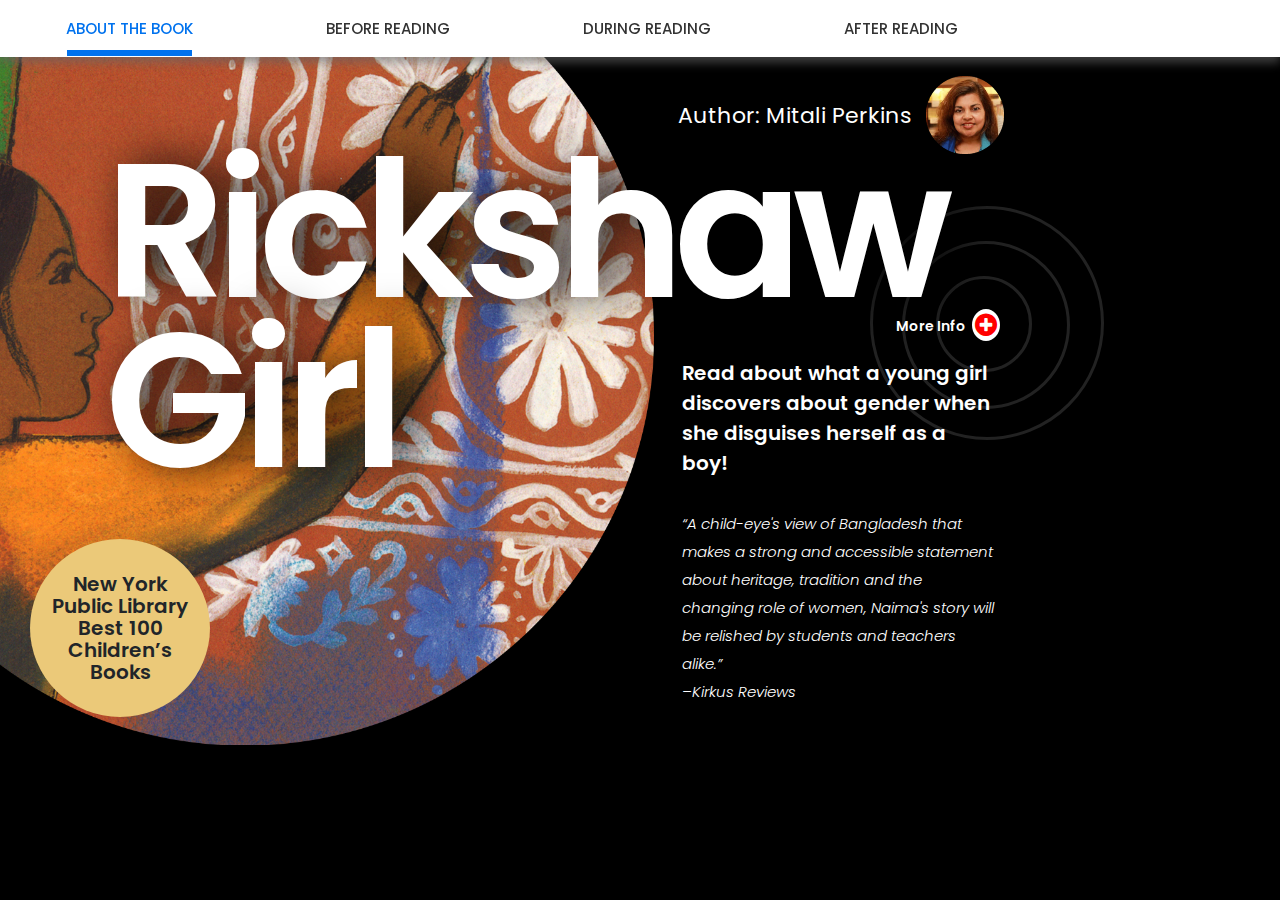
==== commit ce7da683: "jira snl-1758 changes" ====
--- a/index.html
+++ b/index.html
@@ -354,9 +354,8 @@
                 </div>
             </div>
             <div class="side-disclamer">
-                <p class="bold">Disclaimer</p>
-                <p>By clicking the highlighted text, you will be leaving the Savvas NOW Program
-                    to enter into an external website that may contain content or…<a href="javascript:void(0);"
+                <h3 class="bold disctext">Disclaimer</h3>
+                <p>By clicking on links and/or navigating to URL addresses, you will be leaving the Savvas Now™ program and entering into an external website (third party) that may contain content or …<a href="javascript:void(0);"
                         class="link-learmore">Learn More</a></p>
             </div>
         </div>
@@ -612,9 +611,8 @@
                 </div>
             </div>
             <div class="side-disclamer">
-                <p class="bold">Disclaimer</p>
-                <p>By clicking the highlighted text, you will be leaving the Savvas NOW Program
-                    to enter into an external website that may contain content or…<a href="javascript:void(0);"
+                <h3 class="bold disctext">Disclaimer</h3>
+                <p>By clicking on links and/or navigating to URL addresses, you will be leaving the Savvas Now™ program and entering into an external website (third party) that may contain content or …<a href="javascript:void(0);"
                         class="link-learmore">Learn More</a></p>
             </div>
         </div>
@@ -629,7 +627,7 @@
                             <li role="none"><a role="menuitem" panelregion="ar" panelid="ar-link1panel"
                                     refid="scrollTop_s4_1" href="#scrollTop_s4_1" class="active nrcolor">Reflect on the
                                     Big
-                                    Questions</a></li>
+                                    Question</a></li>
                             <li role="none"><a role="menuitem" panelregion="ar" panelid="ar-link2panel"
                                     refid="scrollTop_s4_2" href="#scrollTop_s4_2" class="nrcolor">Mirrors & Windows</a>
                             </li>
@@ -644,7 +642,7 @@
             </div>
             <div class="content-panel ar ar-link1panel active">
                 <div class="text-content">
-                    <h2 tabindex="-1" id="scrollTop_s4_1">Reflect on the Big Questions</h2>
+                    <h2 tabindex="-1" id="scrollTop_s4_1">Reflect on the Big Question</h2>
                     <h3>How might you challenge expectations?</h3>
                     <p>On the board, write what Naima’s mother says at the end of the story: “Times are certainly
                         changing.” Have students explore why she says this and what it has to do with expectations.
@@ -699,10 +697,9 @@
                                 <div class="card-body">
                                     <h4>Project-Based Learning Ideas</h4>
                                     <ul class="small-bullet">
-                                        <li><span class="bold">News Article</span> about Naima’s determination to work.
+                                        <li><span class="bold">News Article</span> Write an article about Naima's determination to work.
                                         </li>
-                                        <li><span class="bold">Interview</span> Naima’s parents about their daughter’s
-                                            bravery.</li>
+                                        <li><span class="bold">Interview</span> Write an imaginary interview with Naima’s parents about their daughter's bravery.</li>
                                         <li><span class="bold">Alpanas Art Exhibit</span> Create alpanas that symbolize
                                             gender equality.
                                         </li>
@@ -715,10 +712,8 @@
                                 <div class="card-body">
                                     <h4>Project Template</h4>
                                     <p>Have students fill out the project template. Assist students in finding resources
-                                        to guide their project. The <span class="bold">Project Template</span> is
-                                        available to download or assign from the Savvas Now Table of Contents on Savvas
-                                        Realize.</p>
-                                    <button class="blue-button mb20 activitySupport" popupref="popup-ar-31">Project
+                                        to guide their project. The <span class="bold">Project Template</span> is available to assign, download, or print from the table of contents for this lesson in Savvas Now.</p>
+                                    <button class="blue-button mb20 activitySupport" popupref="popup-ar-31">Preview
                                         Template</button>
 
                                 </div>
@@ -730,10 +725,9 @@
                                     <h4>Project Rubric</h4>
 
                                     <p>Review the 4-Point rubric with students. Discuss each category with students. The
-                                        <span class="bold">Project Rubric</span> is available to download or assign from
-                                        the Savvas Now Table of Contents on Savvas Realize.
+                                        <span class="bold">Project Rubric</span> is available to assign, download, or print from the table of contents for this lesson in Savvas Now.
                                     </p>
-                                    <button class="blue-button mb20 activitySupport" popupref="popup-ar-32">Project
+                                    <button class="blue-button mb20 activitySupport" popupref="popup-ar-32">Preview
                                         Rubric</button>
                                 </div>
                             </div>
@@ -777,8 +771,8 @@
                     <div class="row">
                         <div class="col-lg-4 col-md-5 col-sm-12">
                             <div class="aboutBookCover-wrap">
-                                <img tabindex="-1" class="aboutBookCover" src="assets/images/RikshawGirlBookCover.png"
-                                    alt="Rickshaw Girl">
+                                <img tabindex="-1" class="aboutBookCover" src="assets/images/SN23_TB45_LIT_R2611000_8bit.png"
+                                    alt="">
                             </div>
                             <div class="aboutBook flex-column">
                                 <p><span class="bold">Title:</span> Rickshaw Girl</p>
@@ -873,23 +867,7 @@
                         <div class="col-lg-12 col-md-12 col-sm-12">
                             <h2 tabindex="-1" class="popup-content-title">Disclaimer</h2>
                             <p>
-                                By clicking the highlighted text, you will be leaving the Savvas NOW Program to enter
-                                into
-                                an external website that may contain content or resources for adults. Savvas does not
-                                guarantee, approve or endorse the content, resources or products available at these
-                                websites, nor does a link indicate any association with or endorsement by the linked
-                                website
-                                to Savvas Learning Company LLC. The linked website has its own legal terms and policies,
-                                including a privacy policy and community guidelines. We recommend that you review any
-                                terms
-                                of use and all policies and guidelines of such websites before supplying information to
-                                or
-                                otherwise using those websites or their products and services. We at Savvas Learning
-                                Company
-                                LLC do not control these third party websites and are not responsible or liable for the
-                                performance of these websites, their services or any of the content and resources
-                                contained
-                                on them.
+                                By clicking on links and/or navigating to URL addresses, you will be leaving the Savvas Now™ program and entering into an external website (third party) that may contain content or resources for adults. Savvas Learning Company® does not guarantee, approve or endorse the content, resources or products available at these websites, nor does a link indicate any association with, or endorsement between third party and Savvas™. The linked website has its own legal terms, policies, privacy policy and community guidelines, which we recommend that you review before supplying information to the websites or their products and services. Savvas™ does not control these third party websites and is not responsible or liable for the performance of these websites, their services, accessibility features or any other content and resources contained on them. 
                             </p>
                         </div>
                     </div>
@@ -1231,6 +1209,8 @@
                     <div class="row">
                         <div class="col-lg-4 col-md-12 col-sm-12">
                             <h2 tabindex="-1" class="popup-left-title">Project Template</h2>
+                            <br/>
+                            <p>To assign, download, or print from this resource go to the table of contents for this lesson in Savvas Now.</p>
                         </div>
                         <div class="col-lg-8 col-md-12 col-sm-12">
                             <div class="tableWrapper zposition">
@@ -1323,7 +1303,7 @@
                                             </td>
                                             <td colspan="2" style="border-top: 0;">
                                                 <p>My project might be a <span class="sr-only">fill in the blank
-                                                        lines</span>_________ (mirror/window) for others because...</p>
+                                                    lines</span> <span class="longl">_________</span> (mirror/window) for others because...</p>
                                                 <p>
                                                     <hr>
                                                 </p>
@@ -1350,7 +1330,7 @@
                 <div class="popup-content-scroller">
                     <h2 tabindex="-1" class="popup-left-title leftalig-nmt0">Project Rubric</h2>
                     <table class="table table-bordered table-ar-32">
-                        <caption style="caption-side:top;">4-Point Project Rubric</caption>
+                        <caption style="caption-side:top;">To assign, download, or print from this resource go to <br/>the table of contents for this lesson in Savvas Now.<br/>4-Point Project Rubric</caption>
                         <thead>
                             <tr>
                                 <th scope="col">Score</th>
@@ -1364,7 +1344,7 @@
                         <tbody>
                             <tr>
                                 <td>4</td>
-                                <td>The topic is clear, convincing, and effectively addresses the Big Question</td>
+                                <td>The topic is clear, convincing, and effectively addresses the Big Question.</td>
                                 <td>Ideas are clear and well organized.</td>
                                 <td>Visuals/media are engaging, appealing, and effectively support ideas presented.</td>
                                 <td>Language is clear and precise. Vocabulary is specific and appropriate.</td>
--- a/assets/css/styles.css
+++ b/assets/css/styles.css
@@ -298,7 +298,10 @@
     bottom: 0;
     width: 165px;
 }
-
+.side-disclamer .disctext {
+    font-size: 11px !important;
+    margin-right: 5px !important;
+}
 .bold {
     font-family: "poppins-bold";
 }
@@ -583,7 +586,7 @@
 }
 
 .rikshaw-girl-bg {
-    background: url(../images/Hero_RickShawGirl_8bit.png);
+    background: url(../images/SN23_TB45_Hero_RickshawGirl_8bit.png);
     background-size: 80%;
     background-repeat: no-repeat;
     background-position-x: -165px;
